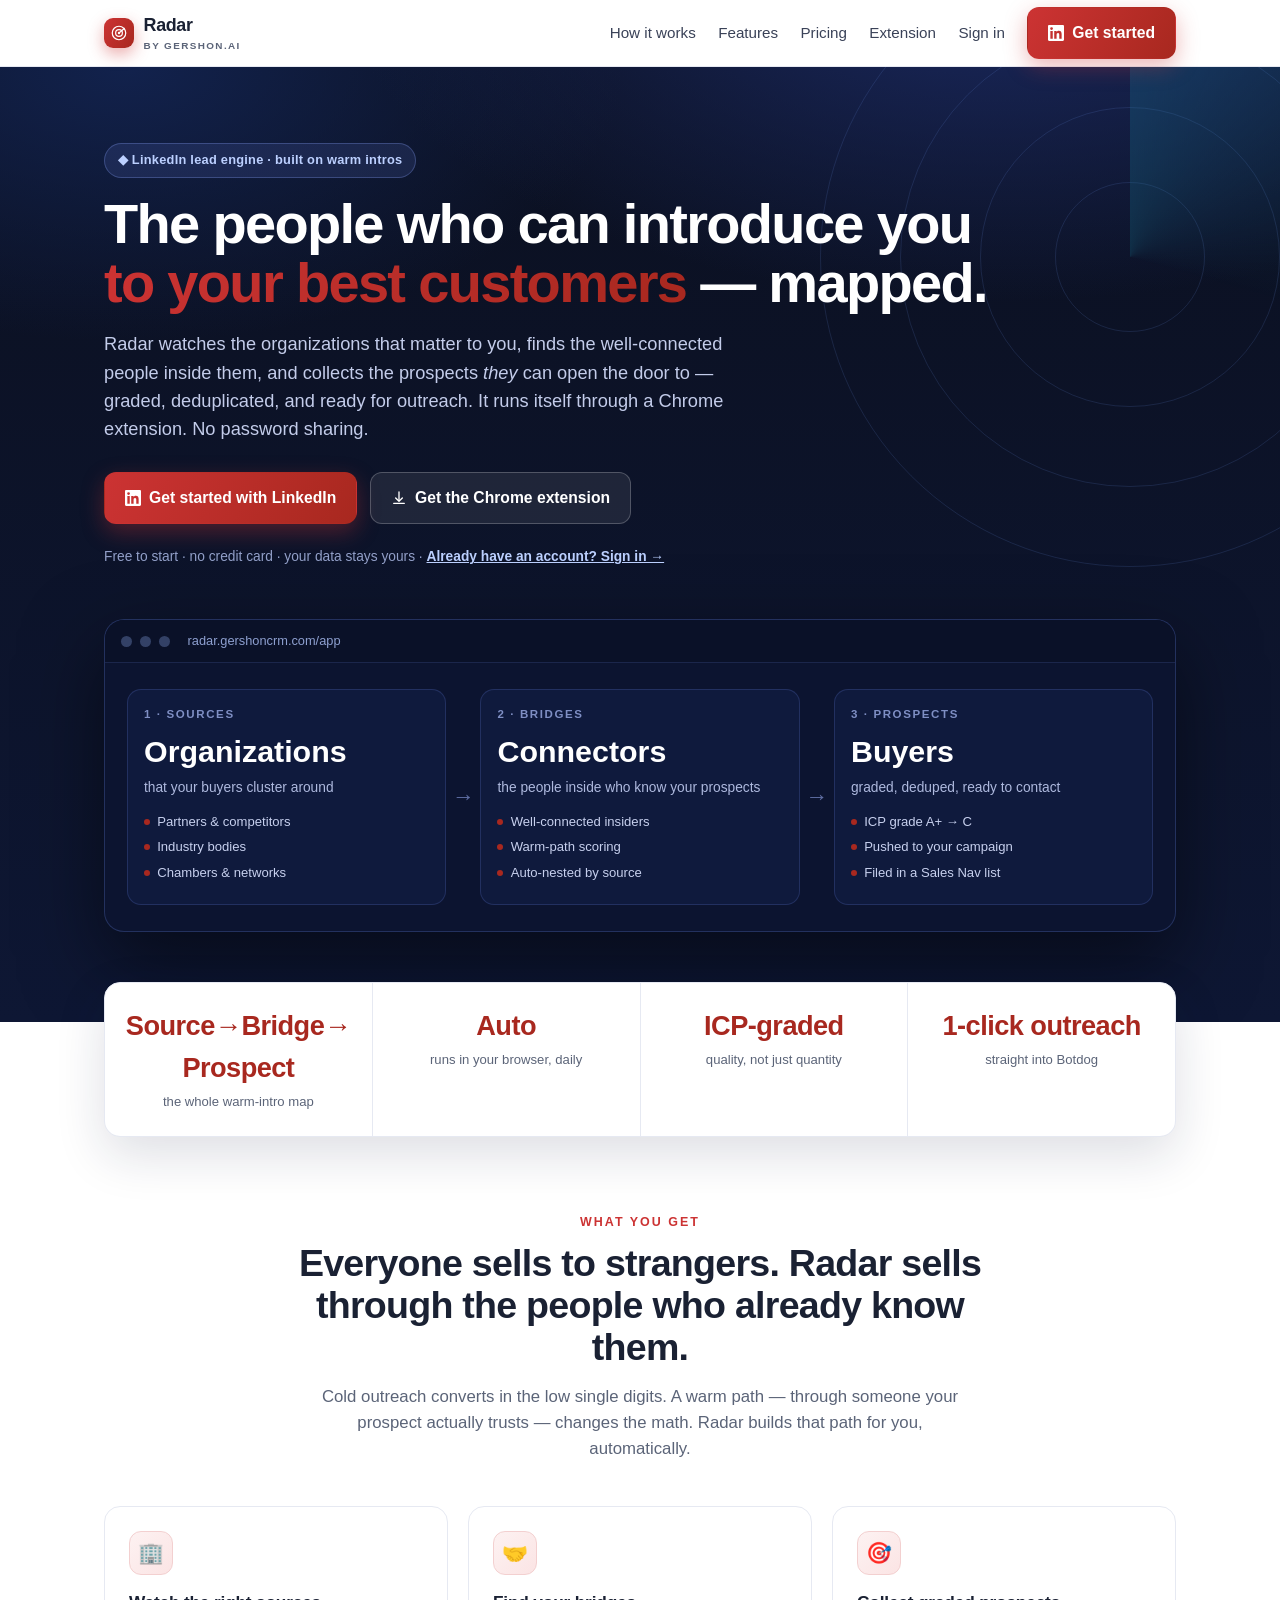
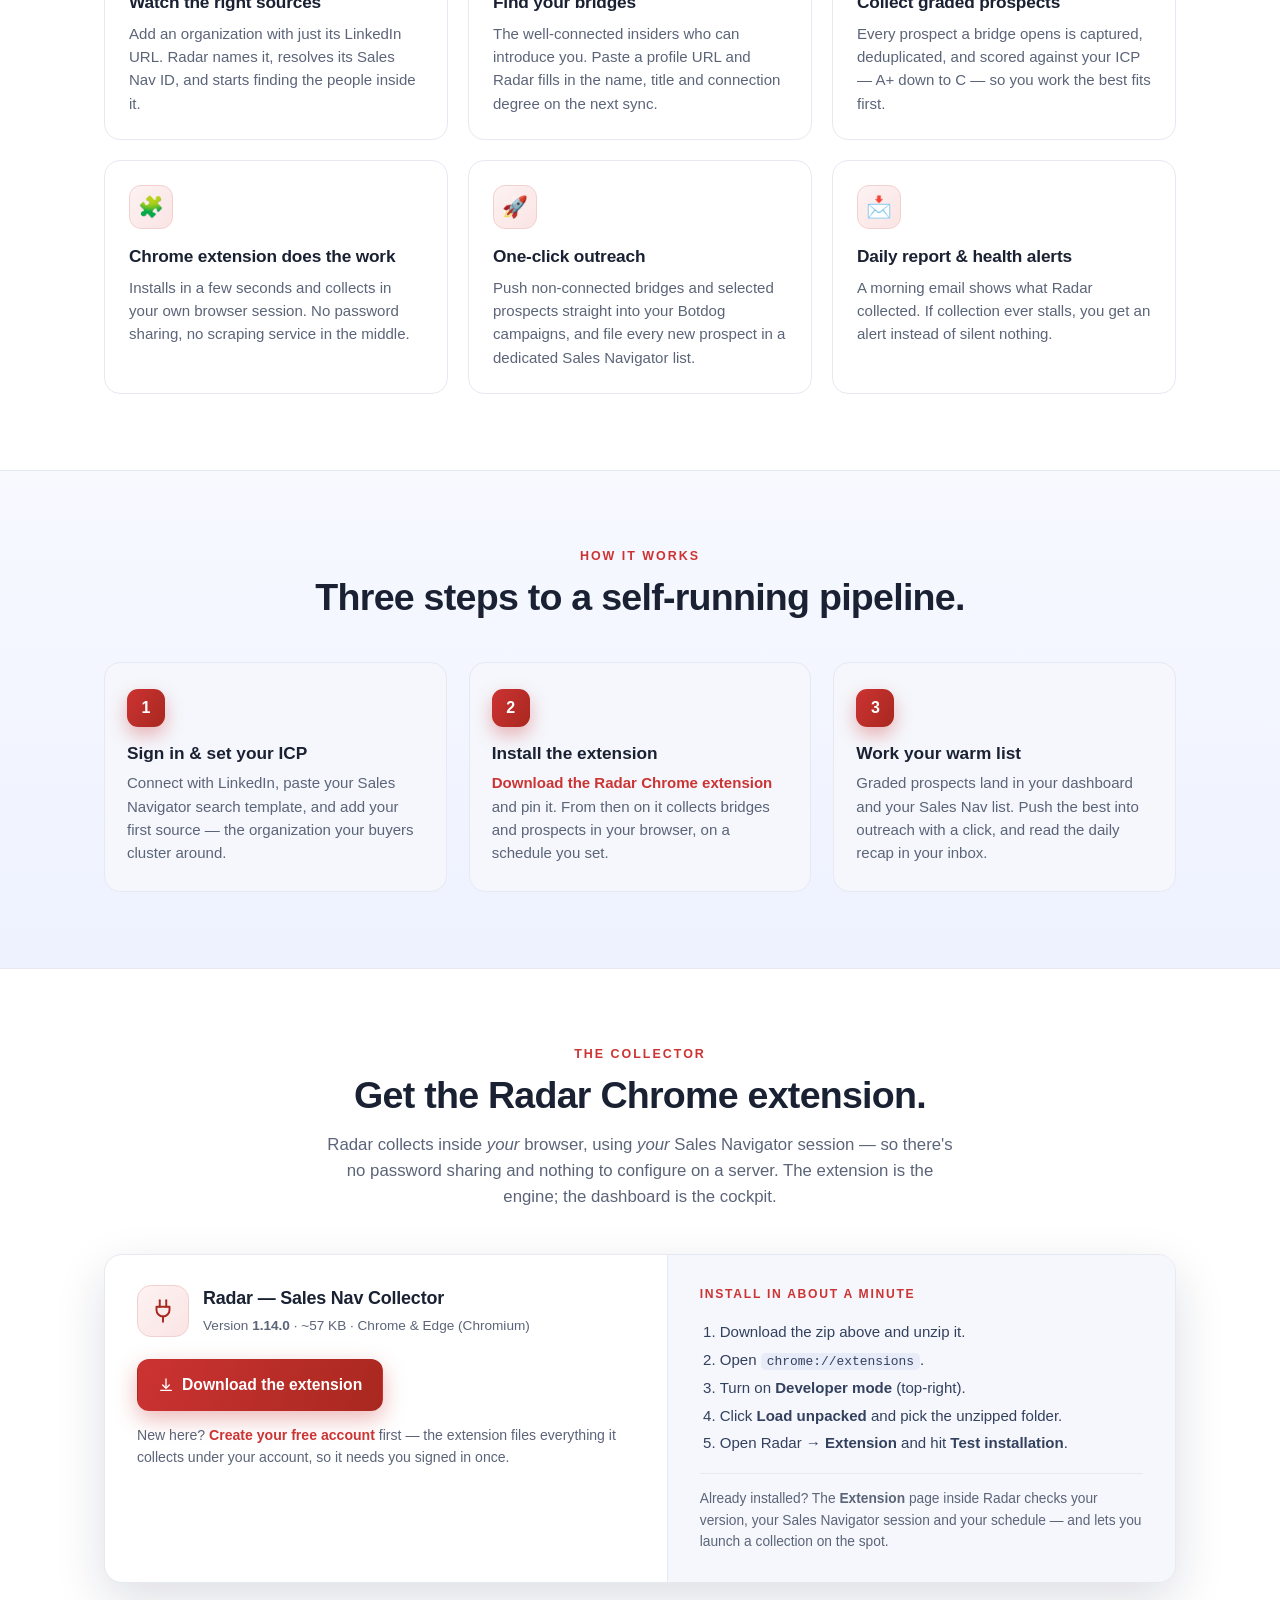
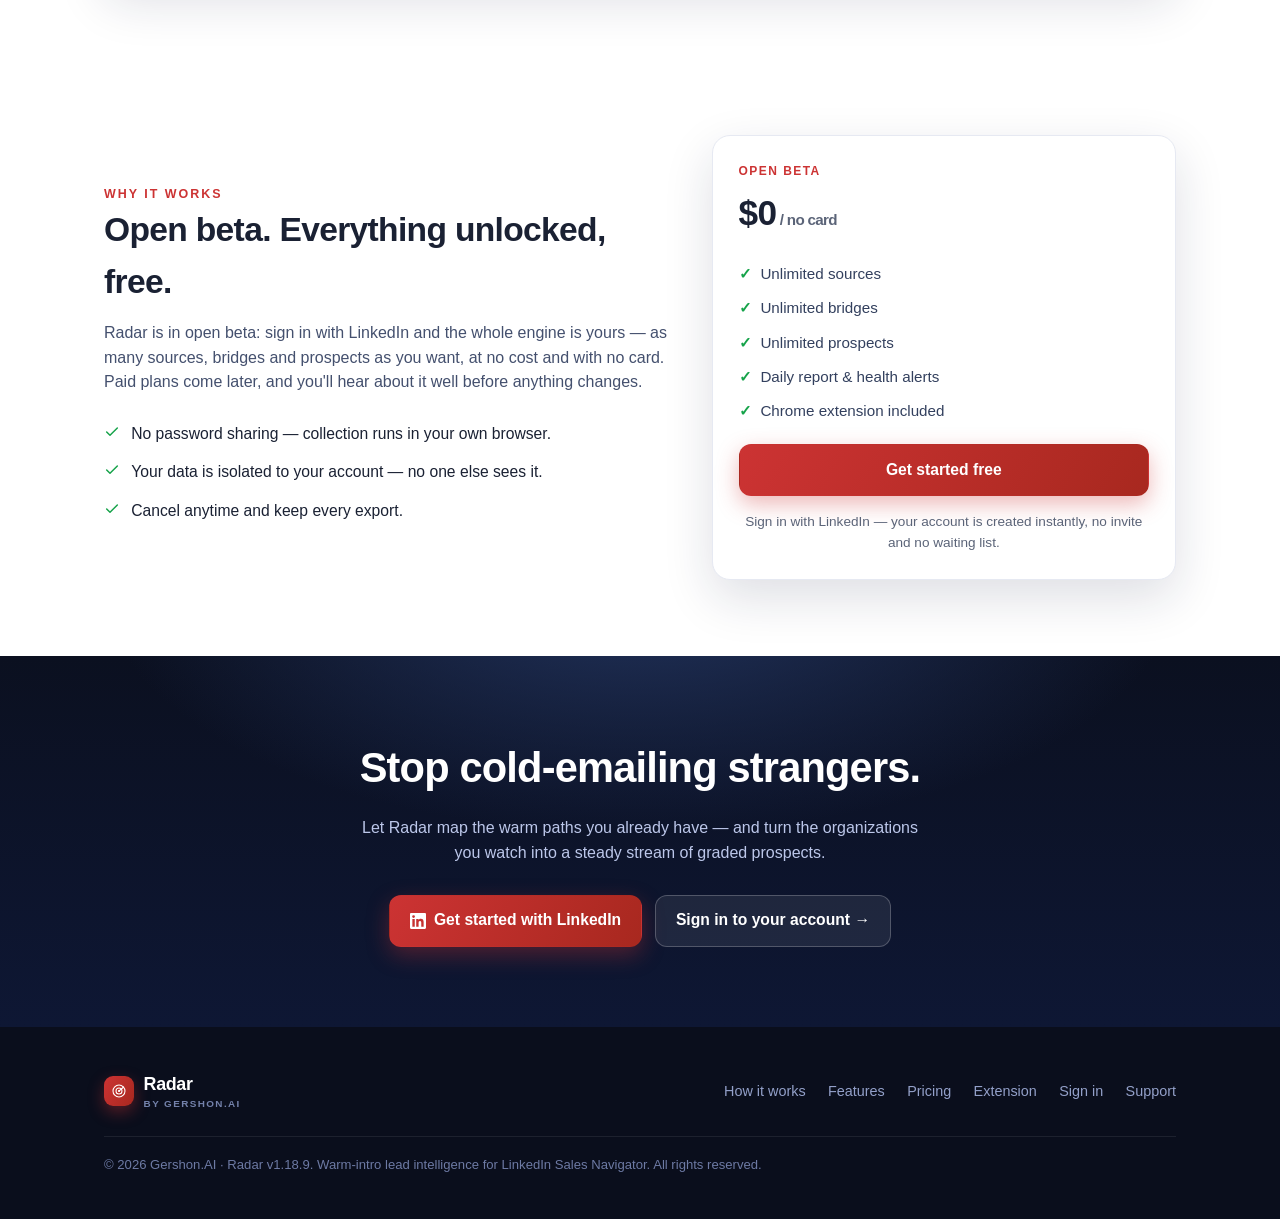
==== app/index.html @ 5b4403de "v1.18.9: single APP_VERSION source; fix /api/health database check (app/index.html footer) Co-Author" ====
<!DOCTYPE html>
<html lang="en">
<head>
<meta charset="UTF-8" />
<meta name="viewport" content="width=device-width, initial-scale=1.0" />
<title>Radar — Warm intros to your ideal customers</title>
<meta name="description" content="Radar maps the people who can introduce you to your ideal customers. Watch the right organizations, find the bridges inside them, and collect graded prospects — automatically, through a Chrome extension." />
<meta property="og:title" content="Radar — Warm intros to your ideal customers" />
<meta property="og:description" content="Source → Bridge → Prospect. Radar turns the organizations you watch into a steady stream of graded, ready-to-contact prospects." />
<meta property="og:type" content="website" />
<meta property="og:url" content="https://radar.gershoncrm.com" />
<link rel="icon" href="/favicon.svg" type="image/svg+xml" />
<style>
  :root{
    --bg:#0b1020; --bg2:#0e1530; --ink:#0b1020; --paper:#ffffff;
    --muted:#5b6478; --line:#e6e9f2; --soft:#f5f7fc;
    --brand:#CC3333; --brand2:#a8281f; --brand-ink:#a8281f;
    --grad:linear-gradient(120deg,#CC3333 0%,#a8281f 100%);
    --ok:#16a34a; --shadow:0 18px 50px rgba(18,28,64,.14);
    --radius:16px;
  }
  *{box-sizing:border-box}
  html{scroll-behavior:smooth}
  body{margin:0;font-family:-apple-system,BlinkMacSystemFont,"Segoe UI",Inter,Roboto,Helvetica,Arial,sans-serif;color:#1a2133;background:var(--paper);line-height:1.55;-webkit-font-smoothing:antialiased}
  a{color:inherit;text-decoration:none}
  .wrap{max-width:1120px;margin:0 auto;padding:0 24px}
  .btn{display:inline-flex;align-items:center;gap:.5rem;font-weight:600;font-size:.98rem;padding:.8rem 1.25rem;border-radius:12px;border:1px solid transparent;cursor:pointer;transition:.18s;white-space:nowrap}
  .btn-primary{background:var(--grad);color:#fff;box-shadow:0 8px 22px rgba(204,51,51,.35)}
  .btn-primary:hover{transform:translateY(-1px);box-shadow:0 12px 28px rgba(204,51,51,.45)}
  .btn-ghost{background:#fff;border-color:var(--line);color:#1a2133}
  .btn-ghost:hover{border-color:#c8cfe6;background:var(--soft)}
  .btn-lite{background:rgba(255,255,255,.08);border-color:rgba(255,255,255,.22);color:#fff}
  .btn-lite:hover{background:rgba(255,255,255,.16)}
  .li{width:16px;height:16px;flex:none}

  header{position:sticky;top:0;z-index:40;backdrop-filter:saturate(180%) blur(12px);background:rgba(255,255,255,.82);border-bottom:1px solid var(--line)}
  .nav{display:flex;align-items:center;justify-content:space-between;height:66px}
  .brand{display:flex;align-items:center;gap:.6rem;font-weight:800;font-size:1.12rem;letter-spacing:-.02em}
  .brand .dot{width:30px;height:30px;border-radius:9px;background:var(--grad);display:grid;place-items:center;box-shadow:0 6px 16px rgba(204,51,51,.4)}
  .brand small{display:block;font-weight:600;font-size:.62rem;letter-spacing:.14em;color:var(--muted);text-transform:uppercase;margin-top:-2px}
  .nav-links{display:flex;align-items:center;gap:1.4rem}
  .nav-links a.link{color:#3a4258;font-weight:500;font-size:.95rem}
  .nav-links a.link:hover{color:var(--brand-ink)}
  @media(max-width:720px){.nav-links a.link{display:none}}

  .hero{position:relative;overflow:hidden;background:radial-gradient(1200px 600px at 78% -10%,#1b2a63 0,transparent 55%),radial-gradient(900px 500px at 10% 0,#12224d 0,transparent 55%),linear-gradient(180deg,#0b1020,#0e1734);color:#eaf0ff}
  .hero .wrap{padding:76px 24px 90px;position:relative;z-index:2}
  .kicker{display:inline-flex;align-items:center;gap:.5rem;font-size:.8rem;font-weight:600;letter-spacing:.02em;color:#bcd0ff;background:rgba(120,150,255,.12);border:1px solid rgba(140,165,255,.28);padding:.4rem .8rem;border-radius:999px}
  .hero h1{font-size:clamp(2.1rem,5vw,3.5rem);line-height:1.05;letter-spacing:-.03em;margin:1.1rem 0 0;font-weight:800;color:#fff}
  .hero h1 .g{background:var(--grad);-webkit-background-clip:text;background-clip:text;color:transparent}
  .hero p.sub{font-size:1.14rem;color:#c3ccea;max-width:640px;margin:1.1rem 0 0}
  .cta-row{display:flex;flex-wrap:wrap;gap:.8rem;margin-top:1.8rem}
  .trust{margin-top:1.4rem;font-size:.86rem;color:#93a0c9}
  .rings{position:absolute;right:-160px;top:-120px;width:620px;height:620px;opacity:.5;z-index:1;pointer-events:none}
  .rings span{position:absolute;inset:0;margin:auto;border:1px solid rgba(120,160,255,.28);border-radius:50%}
  .rings span:nth-child(1){width:620px;height:620px}
  .rings span:nth-child(2){width:460px;height:460px}
  .rings span:nth-child(3){width:300px;height:300px}
  .rings span:nth-child(4){width:150px;height:150px}
  .sweep{position:absolute;inset:0;margin:auto;width:620px;height:620px;border-radius:50%;background:conic-gradient(from 0deg,rgba(34,211,238,.28),transparent 30%);animation:spin 6s linear infinite}
  @keyframes spin{to{transform:rotate(360deg)}}

  .mock{margin-top:3.2rem;position:relative;z-index:2;background:#0c1430;border:1px solid rgba(120,150,255,.22);border-radius:20px;box-shadow:0 30px 80px rgba(0,0,0,.5);overflow:hidden}
  .mock .bar{display:flex;align-items:center;gap:.5rem;padding:.7rem 1rem;border-bottom:1px solid rgba(120,150,255,.16);background:#0a1128}
  .mock .bar i{width:11px;height:11px;border-radius:50%;background:#334166;display:inline-block}
  .mock .bar .u{margin-left:.6rem;font-size:.8rem;color:#8ea0d0}
  .flow{display:grid;grid-template-columns:1fr auto 1fr auto 1fr;gap:0;align-items:stretch;padding:26px 22px}
  @media(max-width:760px){.flow{grid-template-columns:1fr;gap:14px}.flow .arrow{display:none}}
  .stage{background:#0f1a3d;border:1px solid rgba(120,150,255,.18);border-radius:14px;padding:16px 16px 18px}
  .stage h4{margin:0;font-size:.72rem;letter-spacing:.14em;text-transform:uppercase;color:#7f8fc4}
  .stage .big{font-size:1.9rem;font-weight:800;color:#fff;margin:.25rem 0 .1rem}
  .stage .lbl{font-size:.86rem;color:#aeb9de}
  .stage ul{margin:.7rem 0 0;padding:0;list-style:none;font-size:.82rem;color:#c7d0ee}
  .stage ul li{display:flex;align-items:center;gap:.45rem;padding:.16rem 0}
  .stage ul li::before{content:"";width:6px;height:6px;border-radius:50%;background:var(--brand2)}
  .arrow{display:grid;place-items:center;color:#5f6ea3;font-size:1.4rem;padding:0 6px}

  .stats{display:grid;grid-template-columns:repeat(4,1fr);gap:1px;background:var(--line);border:1px solid var(--line);border-radius:16px;overflow:hidden;margin-top:-40px;position:relative;z-index:5;box-shadow:var(--shadow)}
  @media(max-width:720px){.stats{grid-template-columns:repeat(2,1fr)}}
  .stat{background:#fff;padding:22px 18px;text-align:center}
  .stat b{display:block;font-size:1.7rem;font-weight:800;letter-spacing:-.02em;color:var(--brand-ink)}
  .stat span{font-size:.82rem;color:var(--muted)}

  section.pad{padding:76px 0}
  .eyebrow{text-align:center;font-size:.78rem;font-weight:700;letter-spacing:.16em;text-transform:uppercase;color:var(--brand)}
  h2.sec{text-align:center;font-size:clamp(1.6rem,3.4vw,2.35rem);line-height:1.12;letter-spacing:-.02em;margin:.6rem auto 0;max-width:720px;font-weight:800}
  p.lead{text-align:center;color:var(--muted);max-width:640px;margin:1rem auto 0;font-size:1.05rem}

  .grid3{display:grid;grid-template-columns:repeat(3,1fr);gap:20px;margin-top:44px}
  @media(max-width:900px){.grid3{grid-template-columns:1fr 1fr}}
  @media(max-width:600px){.grid3{grid-template-columns:1fr}}
  .card{background:#fff;border:1px solid var(--line);border-radius:var(--radius);padding:24px;transition:.18s}
  .card:hover{border-color:#c9d2ee;box-shadow:var(--shadow);transform:translateY(-2px)}
  .card .ic{width:44px;height:44px;border-radius:12px;display:grid;place-items:center;font-size:1.3rem;background:linear-gradient(135deg,#fdf2f2,#fbe4e4);border:1px solid #f3d0d0}
  .card h3{margin:.9rem 0 .35rem;font-size:1.08rem;letter-spacing:-.01em}
  .card p{margin:0;color:var(--muted);font-size:.94rem}

  .steps{display:grid;grid-template-columns:repeat(3,1fr);gap:22px;margin-top:44px}
  @media(max-width:820px){.steps{grid-template-columns:1fr}}
  .step{position:relative;padding:26px 22px;background:var(--soft);border:1px solid var(--line);border-radius:var(--radius)}
  .step .n{width:38px;height:38px;border-radius:11px;background:var(--grad);color:#fff;font-weight:800;display:grid;place-items:center;box-shadow:0 8px 18px rgba(204,51,51,.35)}
  .step h3{margin:.8rem 0 .3rem;font-size:1.08rem}
  .step p{margin:0;color:var(--muted);font-size:.94rem}

  .extbox{display:grid;grid-template-columns:1.05fr .95fr;gap:0;margin-top:44px;background:#fff;border:1px solid var(--line);border-radius:18px;box-shadow:var(--shadow);overflow:hidden}
  @media(max-width:820px){.extbox{grid-template-columns:1fr}}
  .extbox-main{padding:30px 32px}
  .extbox-head{display:flex;align-items:center;gap:14px}
  .extbox-ic{width:52px;height:52px;flex:none;border-radius:14px;display:grid;place-items:center;color:var(--brand-ink);background:linear-gradient(135deg,#fdf2f2,#fbe4e4);border:1px solid #f3d0d0}
  .extbox-head h3{margin:0;font-size:1.12rem;letter-spacing:-.01em}
  .extbox-meta{font-size:.85rem;color:var(--muted);margin-top:2px}
  .extbox-dl{margin-top:22px}
  .extbox-note{margin:.9rem 0 0;font-size:.88rem;color:var(--muted)}
  .extbox-note a{color:var(--brand);font-weight:600}
  .extbox-steps{padding:30px 32px;background:var(--soft);border-left:1px solid var(--line)}
  @media(max-width:820px){.extbox-steps{border-left:none;border-top:1px solid var(--line)}}
  .extbox-steptitle{font-size:.76rem;font-weight:700;letter-spacing:.14em;text-transform:uppercase;color:var(--brand)}
  .extbox-steps ol{margin:.9rem 0 0;padding-left:20px;color:#33405e;font-size:.94rem;line-height:1.85}
  .extbox-steps code{background:#e8ecf9;border-radius:5px;padding:1px 6px;font-size:.86em}
  .extbox-foot{margin-top:16px;padding-top:14px;border-top:1px solid var(--line);font-size:.86rem;color:var(--muted)}
  .band{background:linear-gradient(180deg,#f7f9ff,#eef2ff);border-top:1px solid var(--line);border-bottom:1px solid var(--line)}
  .why{display:grid;grid-template-columns:1.1fr .9fr;gap:40px;align-items:center}
  @media(max-width:820px){.why{grid-template-columns:1fr}}
  .why h2{font-size:clamp(1.5rem,3vw,2.1rem);letter-spacing:-.02em;margin:0 0 .8rem;font-weight:800}
  .why p{color:#44506e;margin:.6rem 0}
  .checklist{list-style:none;margin:1.2rem 0 0;padding:0}
  .checklist li{display:flex;gap:.7rem;align-items:flex-start;padding:.45rem 0;font-size:.98rem}
  .checklist li svg{flex:none;margin-top:2px}
  .pricecard{background:#fff;border:1px solid var(--line);border-radius:18px;box-shadow:var(--shadow);padding:26px}
  .pricecard .tag{font-size:.75rem;font-weight:700;letter-spacing:.12em;text-transform:uppercase;color:var(--brand)}
  .pricecard .amt{font-size:2.2rem;font-weight:800;letter-spacing:-.02em;margin:.3rem 0}
  .pricecard .amt small{font-size:.95rem;font-weight:600;color:var(--muted)}
  .pricecard ul{list-style:none;margin:1rem 0;padding:0}
  .pricecard ul li{display:flex;gap:.55rem;align-items:center;padding:.34rem 0;font-size:.95rem;color:#33405e}
  .pricecard ul li::before{content:"✓";color:var(--ok);font-weight:800}

  .final{background:radial-gradient(900px 420px at 50% -20%,#22345f 0,transparent 60%),linear-gradient(180deg,#0b1020,#0e1734);color:#fff;text-align:center}
  .final .wrap{padding:80px 24px}
  .final h2{font-size:clamp(1.7rem,3.6vw,2.6rem);letter-spacing:-.02em;margin:0;font-weight:800}
  .final p{color:#bcc7ea;max-width:560px;margin:1rem auto 0}
  .final .cta-row{justify-content:center}

  footer{background:#0a0e1c;color:#93a0c9;font-size:.9rem}
  footer .wrap{padding:44px 24px;display:flex;flex-wrap:wrap;gap:24px;justify-content:space-between;align-items:center}
  footer .brand{color:#fff}
  footer .brand small{color:#7482ab}
  footer a.link:hover{color:#fff}
  .foot-links{display:flex;gap:1.4rem;flex-wrap:wrap}
  .copy{width:100%;border-top:1px solid rgba(255,255,255,.08);padding-top:18px;color:#6d7aa4;font-size:.82rem}
</style>
</head>
<body>

<header>
  <div class="wrap nav">
    <a class="brand" href="/">
      <span class="dot">
        <svg width="18" height="18" viewBox="0 0 24 24" fill="none"><circle cx="12" cy="12" r="9" stroke="#fff" stroke-width="1.6"/><circle cx="12" cy="12" r="4.5" stroke="#fff" stroke-width="1.6"/><circle cx="12" cy="12" r="1.6" fill="#fff"/><path d="M12 12L19 6" stroke="#fff" stroke-width="1.6" stroke-linecap="round"/></svg>
      </span>
      <span>Radar<small>by Gershon.AI</small></span>
    </a>
    <nav class="nav-links">
      <a class="link" href="#how">How it works</a>
      <a class="link" href="#features">Features</a>
      <a class="link" href="#pricing">Pricing</a>
      <a class="link" href="#extension">Extension</a>
      <a class="link" href="/api/auth/linkedin/login">Sign in</a>
      <a class="btn btn-primary" href="/api/auth/linkedin/login">
        <svg class="li" viewBox="0 0 24 24" fill="currentColor"><path d="M20.45 20.45h-3.56v-5.57c0-1.33-.02-3.04-1.85-3.04-1.85 0-2.14 1.45-2.14 2.94v5.67H9.34V9h3.42v1.56h.05c.48-.9 1.64-1.85 3.37-1.85 3.6 0 4.27 2.37 4.27 5.46v6.28zM5.34 7.43a2.07 2.07 0 1 1 0-4.14 2.07 2.07 0 0 1 0 4.14zM7.12 20.45H3.55V9h3.57v11.45zM22.22 0H1.77C.79 0 0 .77 0 1.72v20.56C0 23.23.79 24 1.77 24h20.45c.98 0 1.78-.77 1.78-1.72V1.72C24 .77 23.2 0 22.22 0z"/></svg>
        Get started
      </a>
    </nav>
  </div>
</header>

<section class="hero">
  <div class="rings"><span></span><span></span><span></span><span></span><div class="sweep"></div></div>
  <div class="wrap">
    <span class="kicker">◆ LinkedIn lead engine · built on warm intros</span>
    <h1>The people who can introduce you<br/><span class="g">to your best customers</span> — mapped.</h1>
    <p class="sub">Radar watches the organizations that matter to you, finds the well-connected people inside them, and collects the prospects <em>they</em> can open the door to — graded, deduplicated, and ready for outreach. It runs itself through a Chrome extension. No password sharing.</p>
    <div class="cta-row">
      <a class="btn btn-primary" href="/api/auth/linkedin/login">
        <svg class="li" viewBox="0 0 24 24" fill="currentColor"><path d="M20.45 20.45h-3.56v-5.57c0-1.33-.02-3.04-1.85-3.04-1.85 0-2.14 1.45-2.14 2.94v5.67H9.34V9h3.42v1.56h.05c.48-.9 1.64-1.85 3.37-1.85 3.6 0 4.27 2.37 4.27 5.46v6.28zM5.34 7.43a2.07 2.07 0 1 1 0-4.14 2.07 2.07 0 0 1 0 4.14zM7.12 20.45H3.55V9h3.57v11.45zM22.22 0H1.77C.79 0 0 .77 0 1.72v20.56C0 23.23.79 24 1.77 24h20.45c.98 0 1.78-.77 1.78-1.72V1.72C24 .77 23.2 0 22.22 0z"/></svg>
        Get started with LinkedIn
      </a>
      <a class="btn btn-lite" href="#extension" data-ext-anchor>
        <svg class="li" viewBox="0 0 24 24" fill="none" stroke="currentColor" stroke-width="2" stroke-linecap="round" stroke-linejoin="round"><path d="M12 3v12"/><path d="M7 12l5 5 5-5"/><path d="M4 20h16"/></svg>
        Get the Chrome extension
      </a>
    </div>
    <div class="trust">Free to start · no credit card · your data stays yours · <a href="/api/auth/linkedin/login" style="color:#bcd0ff;font-weight:600;text-decoration:underline">Already have an account? Sign in →</a></div>

    <div class="mock">
      <div class="bar"><i></i><i></i><i></i><span class="u">radar.gershoncrm.com/app</span></div>
      <div class="flow">
        <div class="stage">
          <h4>1 · Sources</h4>
          <div class="big">Organizations</div>
          <div class="lbl">that your buyers cluster around</div>
          <ul><li>Partners &amp; competitors</li><li>Industry bodies</li><li>Chambers &amp; networks</li></ul>
        </div>
        <div class="arrow">→</div>
        <div class="stage">
          <h4>2 · Bridges</h4>
          <div class="big">Connectors</div>
          <div class="lbl">the people inside who know your prospects</div>
          <ul><li>Well-connected insiders</li><li>Warm-path scoring</li><li>Auto-nested by source</li></ul>
        </div>
        <div class="arrow">→</div>
        <div class="stage">
          <h4>3 · Prospects</h4>
          <div class="big">Buyers</div>
          <div class="lbl">graded, deduped, ready to contact</div>
          <ul><li>ICP grade A+ → C</li><li>Pushed to your campaign</li><li>Filed in a Sales Nav list</li></ul>
        </div>
      </div>
    </div>
  </div>
</section>

<div class="wrap">
  <div class="stats">
    <div class="stat"><b>Source→<wbr>Bridge→<wbr>Prospect</b><span>the whole warm-intro map</span></div>
    <div class="stat"><b>Auto</b><span>runs in your browser, daily</span></div>
    <div class="stat"><b>ICP-graded</b><span>quality, not just quantity</span></div>
    <div class="stat"><b>1-click outreach</b><span>straight into Botdog</span></div>
  </div>
</div>

<section class="pad" id="features">
  <div class="wrap">
    <div class="eyebrow">What you get</div>
    <h2 class="sec">Everyone sells to strangers. Radar sells through the people who already know them.</h2>
    <p class="lead">Cold outreach converts in the low single digits. A warm path — through someone your prospect actually trusts — changes the math. Radar builds that path for you, automatically.</p>
    <div class="grid3">
      <div class="card"><div class="ic">🏢</div><h3>Watch the right sources</h3><p>Add an organization with just its LinkedIn URL. Radar names it, resolves its Sales Nav ID, and starts finding the people inside it.</p></div>
      <div class="card"><div class="ic">🤝</div><h3>Find your bridges</h3><p>The well-connected insiders who can introduce you. Paste a profile URL and Radar fills in the name, title and connection degree on the next sync.</p></div>
      <div class="card"><div class="ic">🎯</div><h3>Collect graded prospects</h3><p>Every prospect a bridge opens is captured, deduplicated, and scored against your ICP — A+ down to C — so you work the best fits first.</p></div>
      <div class="card"><div class="ic">🧩</div><h3>Chrome extension does the work</h3><p>Installs in a few seconds and collects in your own browser session. No password sharing, no scraping service in the middle.</p></div>
      <div class="card"><div class="ic">🚀</div><h3>One-click outreach</h3><p>Push non-connected bridges and selected prospects straight into your Botdog campaigns, and file every new prospect in a dedicated Sales Navigator list.</p></div>
      <div class="card"><div class="ic">📩</div><h3>Daily report &amp; health alerts</h3><p>A morning email shows what Radar collected. If collection ever stalls, you get an alert instead of silent nothing.</p></div>
    </div>
  </div>
</section>

<section class="pad band" id="how">
  <div class="wrap">
    <div class="eyebrow">How it works</div>
    <h2 class="sec">Three steps to a self-running pipeline.</h2>
    <div class="steps">
      <div class="step"><div class="n">1</div><h3>Sign in &amp; set your ICP</h3><p>Connect with LinkedIn, paste your Sales Navigator search template, and add your first source — the organization your buyers cluster around.</p></div>
      <div class="step"><div class="n">2</div><h3>Install the extension</h3><p><a href="#extension" style="color:var(--brand);font-weight:600">Download the Radar Chrome extension</a> and pin it. From then on it collects bridges and prospects in your browser, on a schedule you set.</p></div>
      <div class="step"><div class="n">3</div><h3>Work your warm list</h3><p>Graded prospects land in your dashboard and your Sales Nav list. Push the best into outreach with a click, and read the daily recap in your inbox.</p></div>
    </div>
  </div>
</section>

<section class="pad" id="extension">
  <div class="wrap">
    <div class="eyebrow">The collector</div>
    <h2 class="sec">Get the Radar Chrome extension.</h2>
    <p class="lead">Radar collects inside <em>your</em> browser, using <em>your</em> Sales Navigator session — so there's no password sharing and nothing to configure on a server. The extension is the engine; the dashboard is the cockpit.</p>

    <div class="extbox">
      <div class="extbox-main">
        <div class="extbox-head">
          <span class="extbox-ic">
            <svg width="26" height="26" viewBox="0 0 24 24" fill="none" stroke="currentColor" stroke-width="1.8" stroke-linecap="round" stroke-linejoin="round"><path d="M9 2v6"/><path d="M15 2v6"/><path d="M6 8h12v3a6 6 0 0 1-12 0z"/><path d="M12 17v5"/></svg>
          </span>
          <div>
            <h3>Radar — Sales Nav Collector</h3>
            <div class="extbox-meta">Version <b data-ext-ver>1.9.1</b> · ~57 KB · Chrome &amp; Edge (Chromium)</div>
          </div>
        </div>
        <a class="btn btn-primary extbox-dl" href="/radar-extension-v1.14.0.zip" data-ext-dl download>
          <svg class="li" viewBox="0 0 24 24" fill="none" stroke="currentColor" stroke-width="2" stroke-linecap="round" stroke-linejoin="round"><path d="M12 3v12"/><path d="M7 12l5 5 5-5"/><path d="M4 20h16"/></svg>
          Download the extension
        </a>
        <p class="extbox-note">New here? <a href="/api/auth/linkedin/login">Create your free account</a> first — the extension files everything it collects under your account, so it needs you signed in once.</p>
      </div>

      <div class="extbox-steps">
        <div class="extbox-steptitle">Install in about a minute</div>
        <ol>
          <li>Download the zip above and unzip it.</li>
          <li>Open <code>chrome://extensions</code>.</li>
          <li>Turn on <b>Developer mode</b> (top-right).</li>
          <li>Click <b>Load unpacked</b> and pick the unzipped folder.</li>
          <li>Open Radar → <b>Extension</b> and hit <b>Test installation</b>.</li>
        </ol>
        <div class="extbox-foot">Already installed? The <b>Extension</b> page inside Radar checks your version, your Sales Navigator session and your schedule — and lets you launch a collection on the spot.</div>
      </div>
    </div>
  </div>
</section>

<section class="pad" id="pricing">
  <div class="wrap why">
    <div>
      <div class="eyebrow" style="text-align:left">Why it works</div>
      <h2>Open beta. Everything unlocked, free.</h2>
      <p>Radar is in open beta: sign in with LinkedIn and the whole engine is yours — as many sources, bridges and prospects as you want, at no cost and with no card. Paid plans come later, and you'll hear about it well before anything changes.</p>
      <ul class="checklist">
        <li><svg class="li" width="18" height="18" viewBox="0 0 24 24" fill="none"><path d="M20 6L9 17l-5-5" stroke="#16a34a" stroke-width="2.2" stroke-linecap="round" stroke-linejoin="round"/></svg><span>No password sharing — collection runs in your own browser.</span></li>
        <li><svg class="li" width="18" height="18" viewBox="0 0 24 24" fill="none"><path d="M20 6L9 17l-5-5" stroke="#16a34a" stroke-width="2.2" stroke-linecap="round" stroke-linejoin="round"/></svg><span>Your data is isolated to your account — no one else sees it.</span></li>
        <li><svg class="li" width="18" height="18" viewBox="0 0 24 24" fill="none"><path d="M20 6L9 17l-5-5" stroke="#16a34a" stroke-width="2.2" stroke-linecap="round" stroke-linejoin="round"/></svg><span>Cancel anytime and keep every export.</span></li>
      </ul>
    </div>
    <div class="pricecard">
      <div class="tag">Open beta</div>
      <div class="amt">$0<small> / no card</small></div>
      <ul>
        <li>Unlimited sources</li>
        <li>Unlimited bridges</li>
        <li>Unlimited prospects</li>
        <li>Daily report &amp; health alerts</li>
        <li>Chrome extension included</li>
      </ul>
      <a class="btn btn-primary" style="width:100%;justify-content:center" href="/api/auth/linkedin/login">Get started free</a>
      <p style="text-align:center;color:var(--muted);font-size:.85rem;margin:.9rem 0 0">Sign in with LinkedIn — your account is created instantly, no invite and no waiting list.</p>
    </div>
  </div>
</section>

<section class="final">
  <div class="wrap">
    <h2>Stop cold-emailing strangers.</h2>
    <p>Let Radar map the warm paths you already have — and turn the organizations you watch into a steady stream of graded prospects.</p>
    <div class="cta-row">
      <a class="btn btn-primary" href="/api/auth/linkedin/login">
        <svg class="li" viewBox="0 0 24 24" fill="currentColor"><path d="M20.45 20.45h-3.56v-5.57c0-1.33-.02-3.04-1.85-3.04-1.85 0-2.14 1.45-2.14 2.94v5.67H9.34V9h3.42v1.56h.05c.48-.9 1.64-1.85 3.37-1.85 3.6 0 4.27 2.37 4.27 5.46v6.28zM5.34 7.43a2.07 2.07 0 1 1 0-4.14 2.07 2.07 0 0 1 0 4.14zM7.12 20.45H3.55V9h3.57v11.45zM22.22 0H1.77C.79 0 0 .77 0 1.72v20.56C0 23.23.79 24 1.77 24h20.45c.98 0 1.78-.77 1.78-1.72V1.72C24 .77 23.2 0 22.22 0z"/></svg>
        Get started with LinkedIn
      </a>
      <a class="btn btn-lite" href="/api/auth/linkedin/login">Sign in to your account →</a>
    </div>
  </div>
</section>

<footer>
  <div class="wrap">
    <a class="brand" href="/">
      <span class="dot"><svg width="16" height="16" viewBox="0 0 24 24" fill="none"><circle cx="12" cy="12" r="9" stroke="#fff" stroke-width="1.6"/><circle cx="12" cy="12" r="4.5" stroke="#fff" stroke-width="1.6"/><circle cx="12" cy="12" r="1.6" fill="#fff"/><path d="M12 12L19 6" stroke="#fff" stroke-width="1.6" stroke-linecap="round"/></svg></span>
      <span>Radar<small>by Gershon.AI</small></span>
    </a>
    <div class="foot-links">
      <a class="link" href="#how">How it works</a>
      <a class="link" href="#features">Features</a>
      <a class="link" href="#pricing">Pricing</a>
      <a class="link" href="#extension">Extension</a>
      <a class="link" href="/api/auth/linkedin/login">Sign in</a>
      <a class="link" href="mailto:support@gershonconsulting.com">Support</a>
    </div>
    <div class="copy">© 2026 Gershon.AI · Radar <span id="siteVer">v1.18.9</span>. Warm-intro lead intelligence for LinkedIn Sales Navigator. All rights reserved.</div>
  </div>
</footer>

<script>
// One place to bump the packaged extension: LATEST_EXT_VERSION. Every download link
// ([data-ext-dl]) and version label ([data-ext-ver]) on this page is filled from it.
(function(){
  var LATEST_EXT_VERSION = '1.14.0';
  var url = '/radar-extension-v' + LATEST_EXT_VERSION + '.zip';
  document.querySelectorAll('[data-ext-dl]').forEach(function(a){ a.setAttribute('href', url); });
  document.querySelectorAll('[data-ext-ver]').forEach(function(el){ el.textContent = LATEST_EXT_VERSION; });
})();
</script>
</body>
</html>
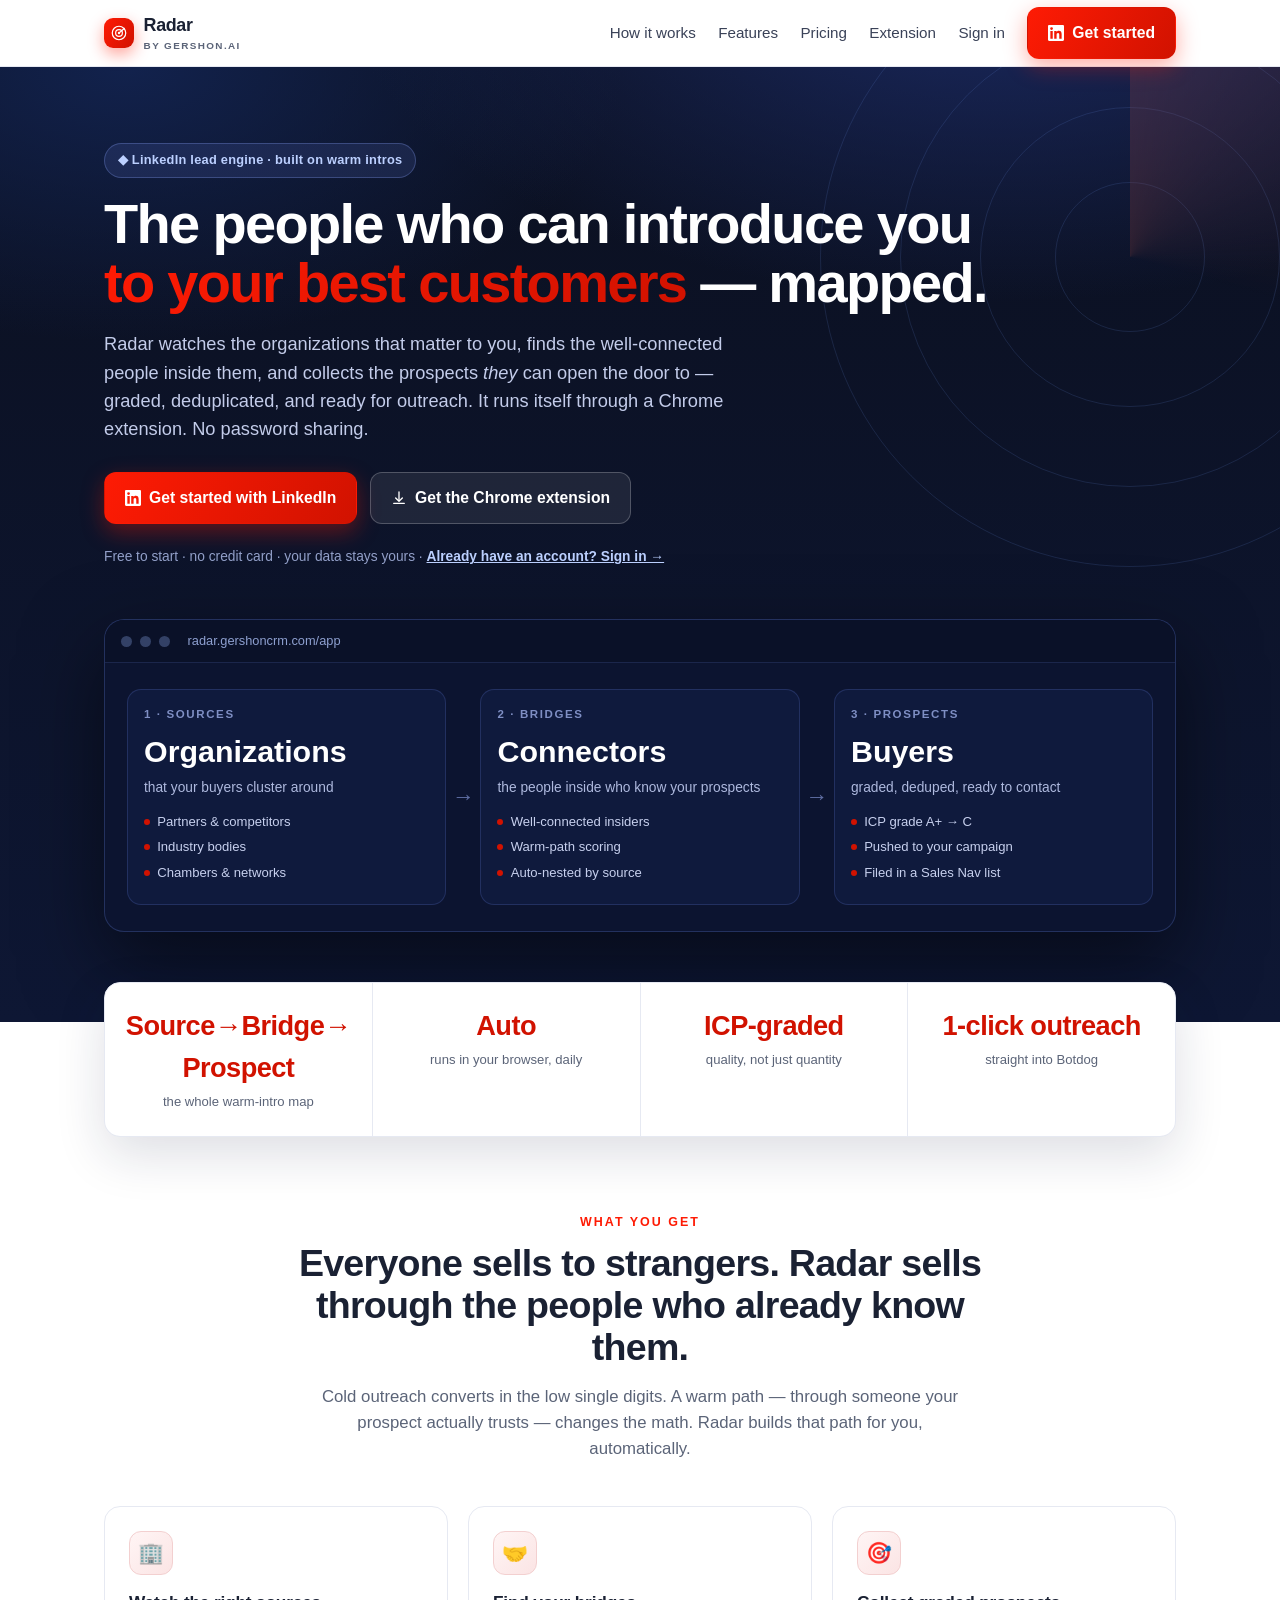
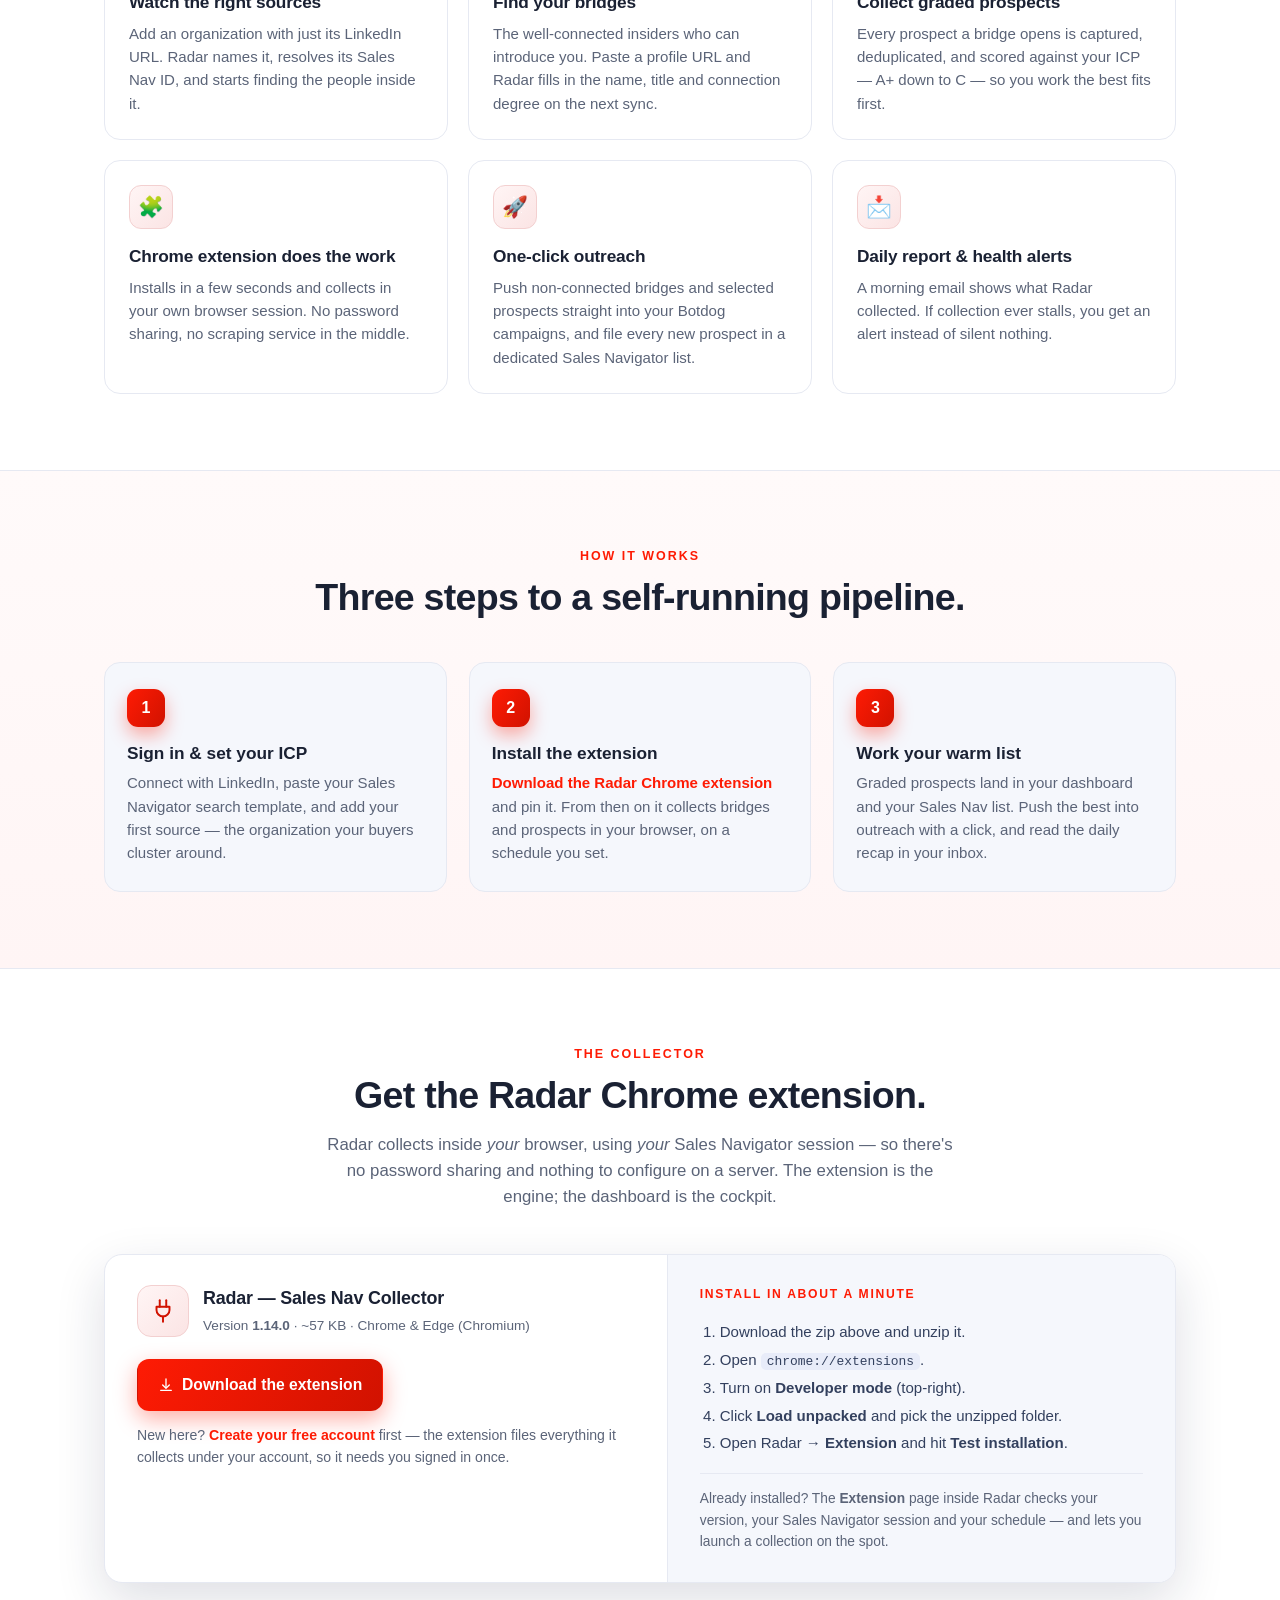
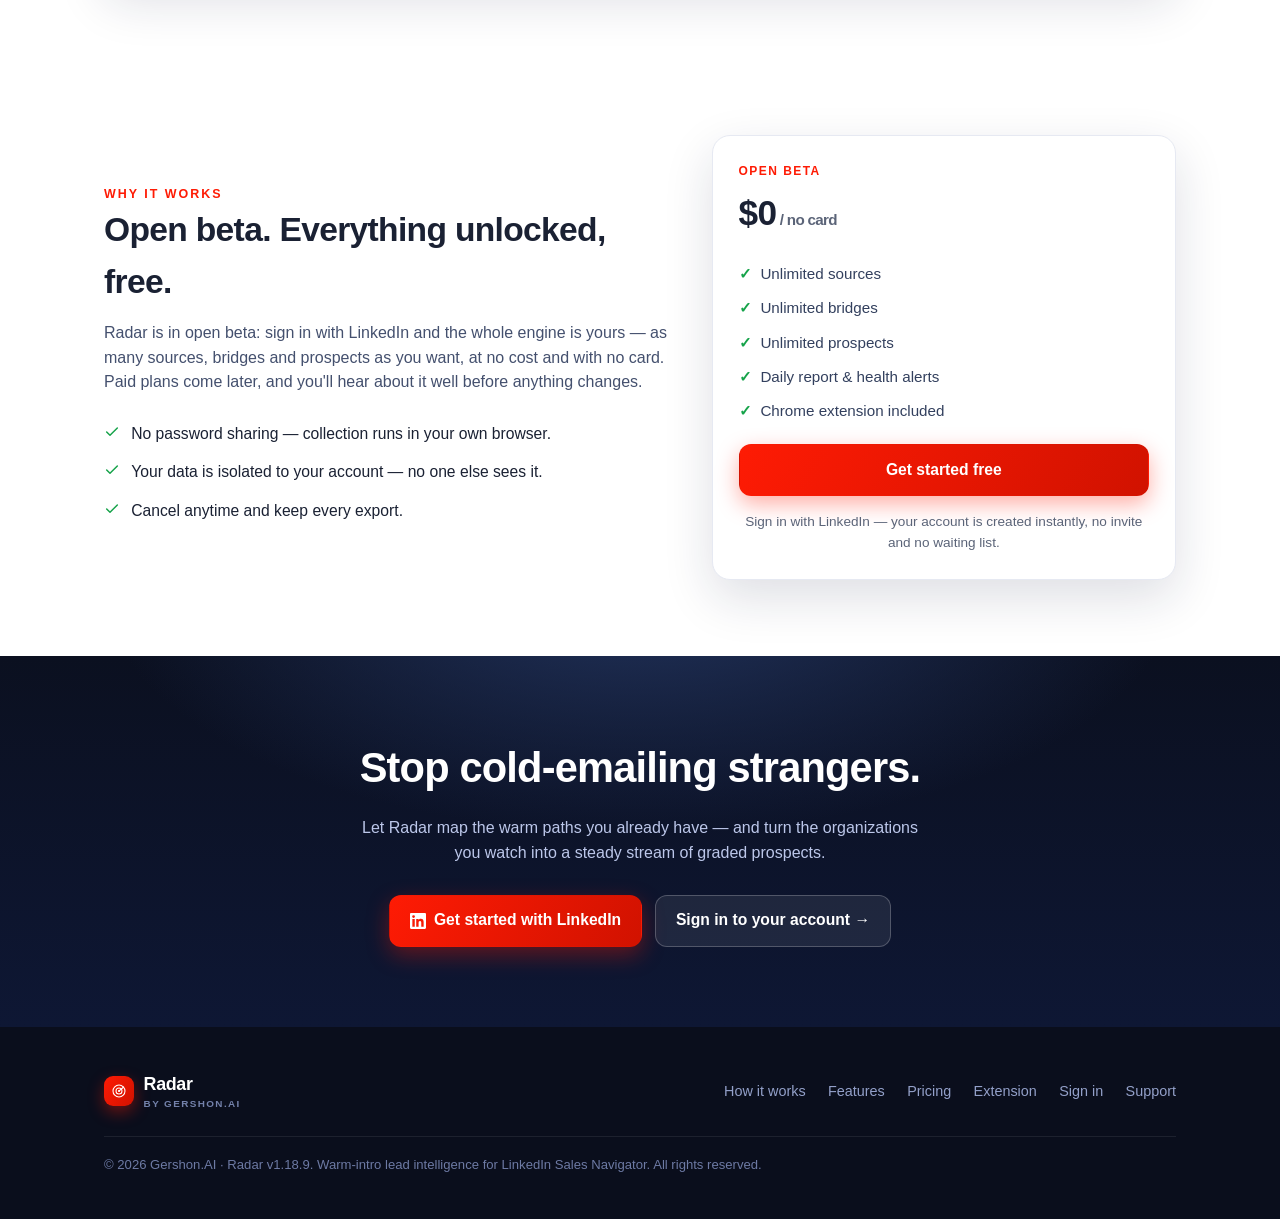
==== commit 103a26b6: "Brand red leftovers: landing indigo/blue gradient + tints -> #FE1B04 / #d11200 / #fff5f5 (nightly 20" ====
--- a/app/index.html
+++ b/app/index.html
@@ -14,8 +14,8 @@
   :root{
     --bg:#0b1020; --bg2:#0e1530; --ink:#0b1020; --paper:#ffffff;
     --muted:#5b6478; --line:#e6e9f2; --soft:#f5f7fc;
-    --brand:#CC3333; --brand2:#a8281f; --brand-ink:#a8281f;
-    --grad:linear-gradient(120deg,#CC3333 0%,#a8281f 100%);
+    --brand:#FE1B04; --brand2:#d11200; --brand-ink:#d11200;
+    --grad:linear-gradient(120deg,#FE1B04 0%,#d11200 100%);
     --ok:#16a34a; --shadow:0 18px 50px rgba(18,28,64,.14);
     --radius:16px;
   }
@@ -25,8 +25,8 @@
   a{color:inherit;text-decoration:none}
   .wrap{max-width:1120px;margin:0 auto;padding:0 24px}
   .btn{display:inline-flex;align-items:center;gap:.5rem;font-weight:600;font-size:.98rem;padding:.8rem 1.25rem;border-radius:12px;border:1px solid transparent;cursor:pointer;transition:.18s;white-space:nowrap}
-  .btn-primary{background:var(--grad);color:#fff;box-shadow:0 8px 22px rgba(204,51,51,.35)}
-  .btn-primary:hover{transform:translateY(-1px);box-shadow:0 12px 28px rgba(204,51,51,.45)}
+  .btn-primary{background:var(--grad);color:#fff;box-shadow:0 8px 22px rgba(254,27,4,.35)}
+  .btn-primary:hover{transform:translateY(-1px);box-shadow:0 12px 28px rgba(254,27,4,.45)}
   .btn-ghost{background:#fff;border-color:var(--line);color:#1a2133}
   .btn-ghost:hover{border-color:#c8cfe6;background:var(--soft)}
   .btn-lite{background:rgba(255,255,255,.08);border-color:rgba(255,255,255,.22);color:#fff}
@@ -36,7 +36,7 @@
   header{position:sticky;top:0;z-index:40;backdrop-filter:saturate(180%) blur(12px);background:rgba(255,255,255,.82);border-bottom:1px solid var(--line)}
   .nav{display:flex;align-items:center;justify-content:space-between;height:66px}
   .brand{display:flex;align-items:center;gap:.6rem;font-weight:800;font-size:1.12rem;letter-spacing:-.02em}
-  .brand .dot{width:30px;height:30px;border-radius:9px;background:var(--grad);display:grid;place-items:center;box-shadow:0 6px 16px rgba(204,51,51,.4)}
+  .brand .dot{width:30px;height:30px;border-radius:9px;background:var(--grad);display:grid;place-items:center;box-shadow:0 6px 16px rgba(254,27,4,.4)}
   .brand small{display:block;font-weight:600;font-size:.62rem;letter-spacing:.14em;color:var(--muted);text-transform:uppercase;margin-top:-2px}
   .nav-links{display:flex;align-items:center;gap:1.4rem}
   .nav-links a.link{color:#3a4258;font-weight:500;font-size:.95rem}
@@ -57,7 +57,7 @@
   .rings span:nth-child(2){width:460px;height:460px}
   .rings span:nth-child(3){width:300px;height:300px}
   .rings span:nth-child(4){width:150px;height:150px}
-  .sweep{position:absolute;inset:0;margin:auto;width:620px;height:620px;border-radius:50%;background:conic-gradient(from 0deg,rgba(34,211,238,.28),transparent 30%);animation:spin 6s linear infinite}
+  .sweep{position:absolute;inset:0;margin:auto;width:620px;height:620px;border-radius:50%;background:conic-gradient(from 0deg,rgba(255,106,77,.28),transparent 30%);animation:spin 6s linear infinite}
   @keyframes spin{to{transform:rotate(360deg)}}
 
   .mock{margin-top:3.2rem;position:relative;z-index:2;background:#0c1430;border:1px solid rgba(120,150,255,.22);border-radius:20px;box-shadow:0 30px 80px rgba(0,0,0,.5);overflow:hidden}
@@ -91,14 +91,14 @@
   @media(max-width:600px){.grid3{grid-template-columns:1fr}}
   .card{background:#fff;border:1px solid var(--line);border-radius:var(--radius);padding:24px;transition:.18s}
   .card:hover{border-color:#c9d2ee;box-shadow:var(--shadow);transform:translateY(-2px)}
-  .card .ic{width:44px;height:44px;border-radius:12px;display:grid;place-items:center;font-size:1.3rem;background:linear-gradient(135deg,#fdf2f2,#fbe4e4);border:1px solid #f3d0d0}
+  .card .ic{width:44px;height:44px;border-radius:12px;display:grid;place-items:center;font-size:1.3rem;background:linear-gradient(135deg,#fff5f5,#fbe4e4);border:1px solid #f3d0d0}
   .card h3{margin:.9rem 0 .35rem;font-size:1.08rem;letter-spacing:-.01em}
   .card p{margin:0;color:var(--muted);font-size:.94rem}
 
   .steps{display:grid;grid-template-columns:repeat(3,1fr);gap:22px;margin-top:44px}
   @media(max-width:820px){.steps{grid-template-columns:1fr}}
   .step{position:relative;padding:26px 22px;background:var(--soft);border:1px solid var(--line);border-radius:var(--radius)}
-  .step .n{width:38px;height:38px;border-radius:11px;background:var(--grad);color:#fff;font-weight:800;display:grid;place-items:center;box-shadow:0 8px 18px rgba(204,51,51,.35)}
+  .step .n{width:38px;height:38px;border-radius:11px;background:var(--grad);color:#fff;font-weight:800;display:grid;place-items:center;box-shadow:0 8px 18px rgba(254,27,4,.35)}
   .step h3{margin:.8rem 0 .3rem;font-size:1.08rem}
   .step p{margin:0;color:var(--muted);font-size:.94rem}
 
@@ -106,7 +106,7 @@
   @media(max-width:820px){.extbox{grid-template-columns:1fr}}
   .extbox-main{padding:30px 32px}
   .extbox-head{display:flex;align-items:center;gap:14px}
-  .extbox-ic{width:52px;height:52px;flex:none;border-radius:14px;display:grid;place-items:center;color:var(--brand-ink);background:linear-gradient(135deg,#fdf2f2,#fbe4e4);border:1px solid #f3d0d0}
+  .extbox-ic{width:52px;height:52px;flex:none;border-radius:14px;display:grid;place-items:center;color:var(--brand-ink);background:linear-gradient(135deg,#fff5f5,#fbe4e4);border:1px solid #f3d0d0}
   .extbox-head h3{margin:0;font-size:1.12rem;letter-spacing:-.01em}
   .extbox-meta{font-size:.85rem;color:var(--muted);margin-top:2px}
   .extbox-dl{margin-top:22px}
@@ -118,7 +118,7 @@
   .extbox-steps ol{margin:.9rem 0 0;padding-left:20px;color:#33405e;font-size:.94rem;line-height:1.85}
   .extbox-steps code{background:#e8ecf9;border-radius:5px;padding:1px 6px;font-size:.86em}
   .extbox-foot{margin-top:16px;padding-top:14px;border-top:1px solid var(--line);font-size:.86rem;color:var(--muted)}
-  .band{background:linear-gradient(180deg,#f7f9ff,#eef2ff);border-top:1px solid var(--line);border-bottom:1px solid var(--line)}
+  .band{background:linear-gradient(180deg,#fffafa,#fff5f5);border-top:1px solid var(--line);border-bottom:1px solid var(--line)}
   .why{display:grid;grid-template-columns:1.1fr .9fr;gap:40px;align-items:center}
   @media(max-width:820px){.why{grid-template-columns:1fr}}
   .why h2{font-size:clamp(1.5rem,3vw,2.1rem);letter-spacing:-.02em;margin:0 0 .8rem;font-weight:800}
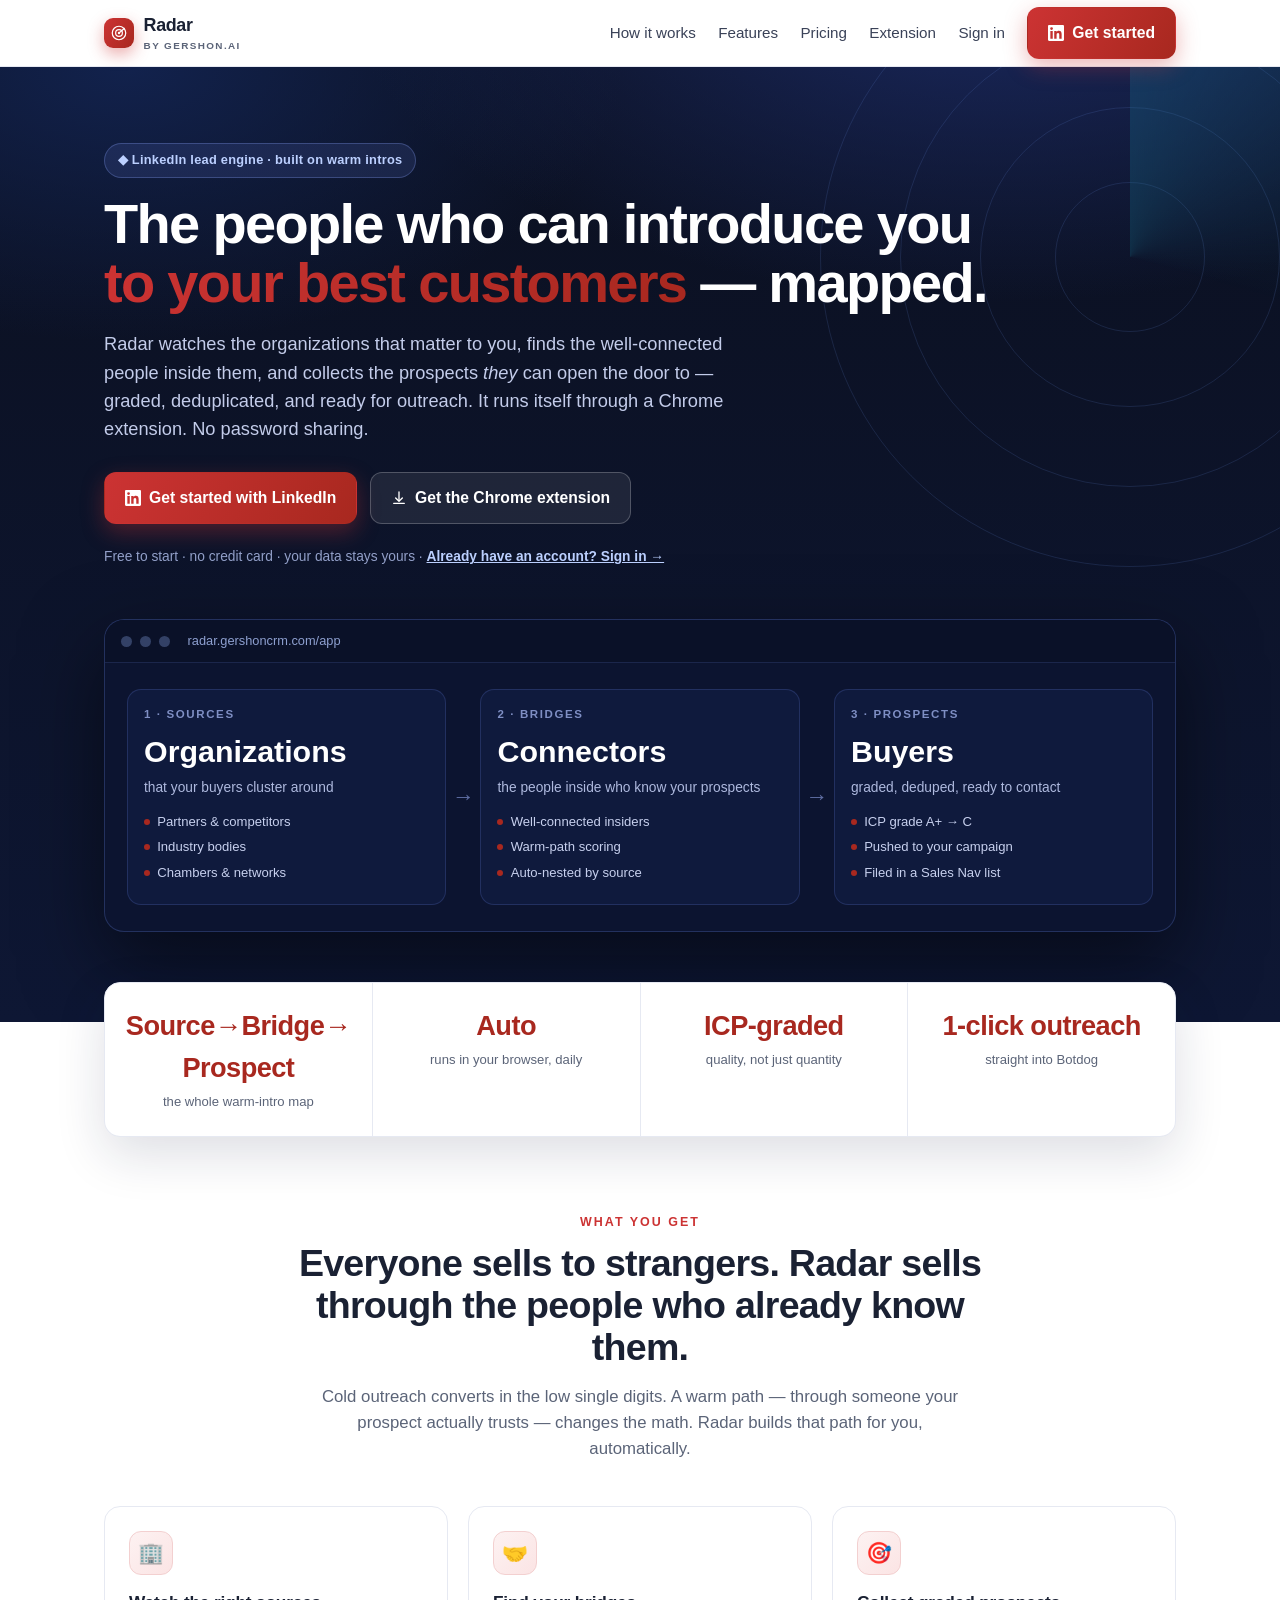
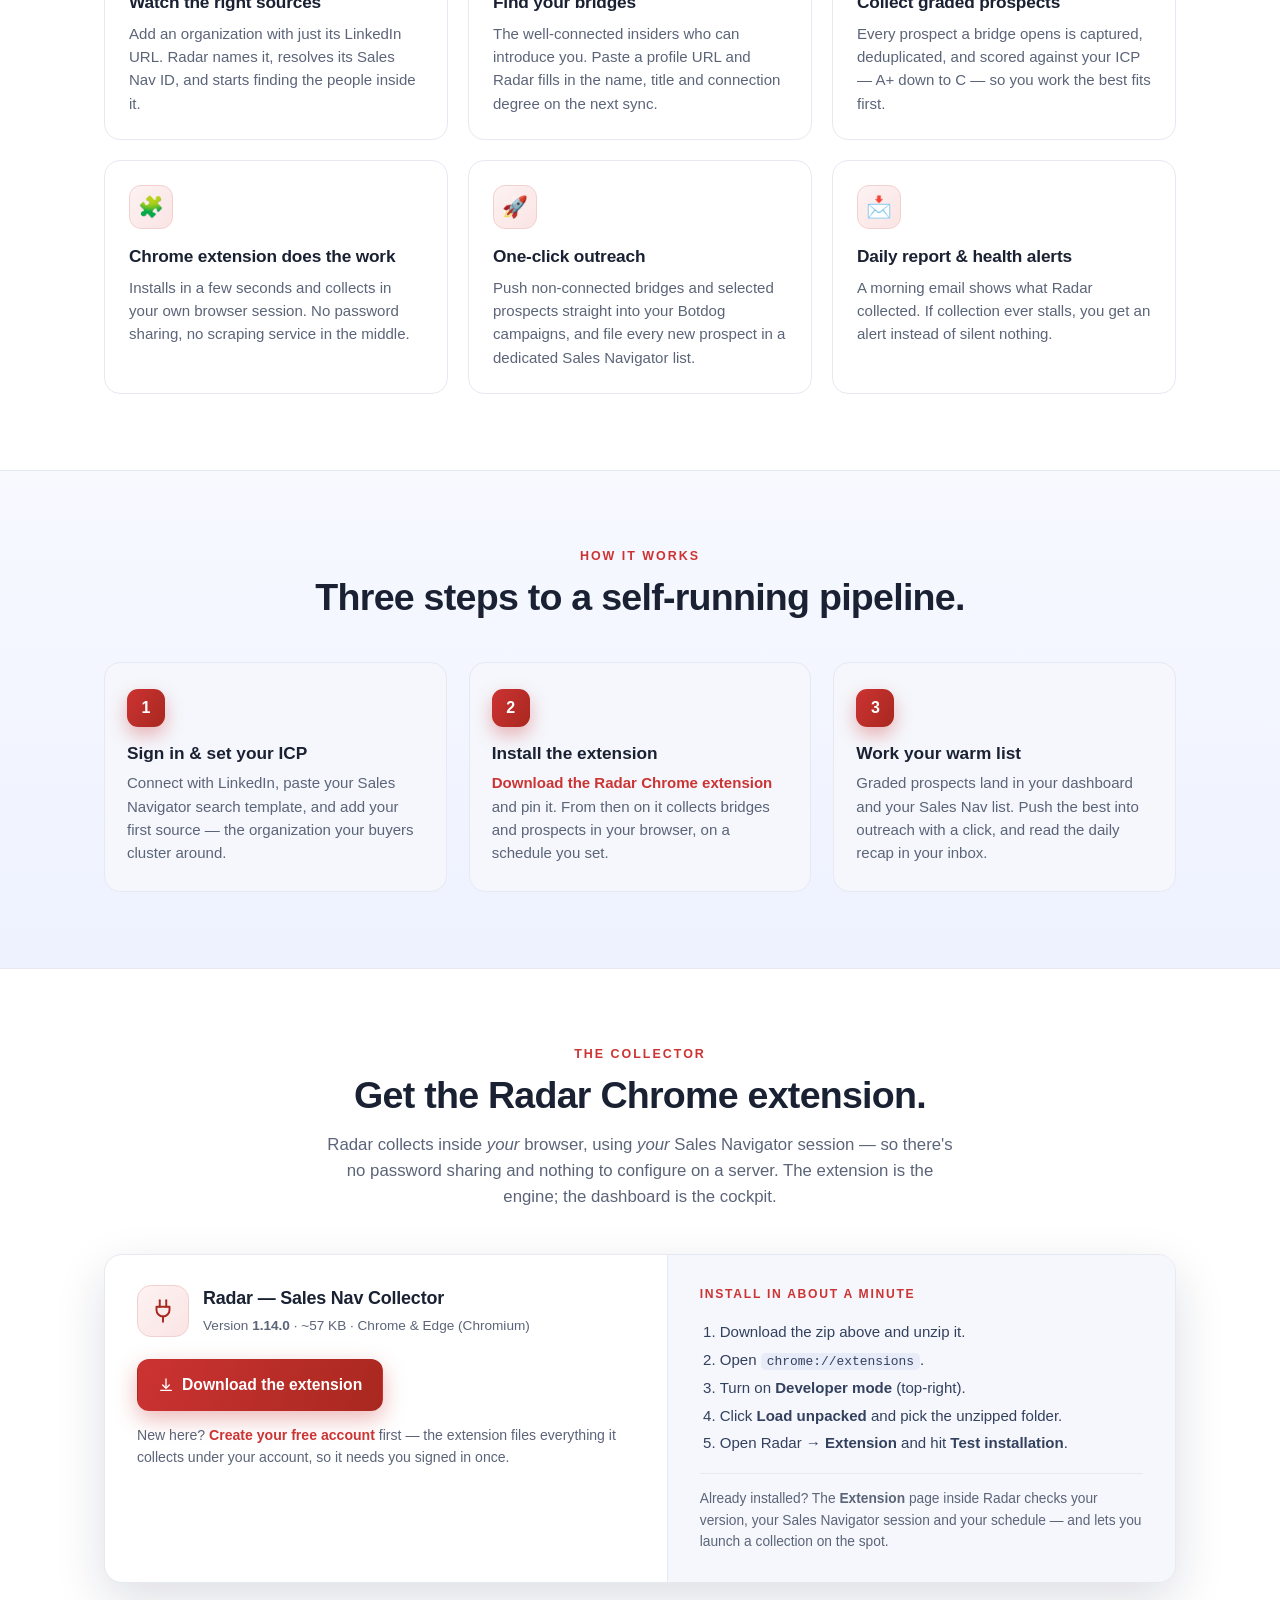
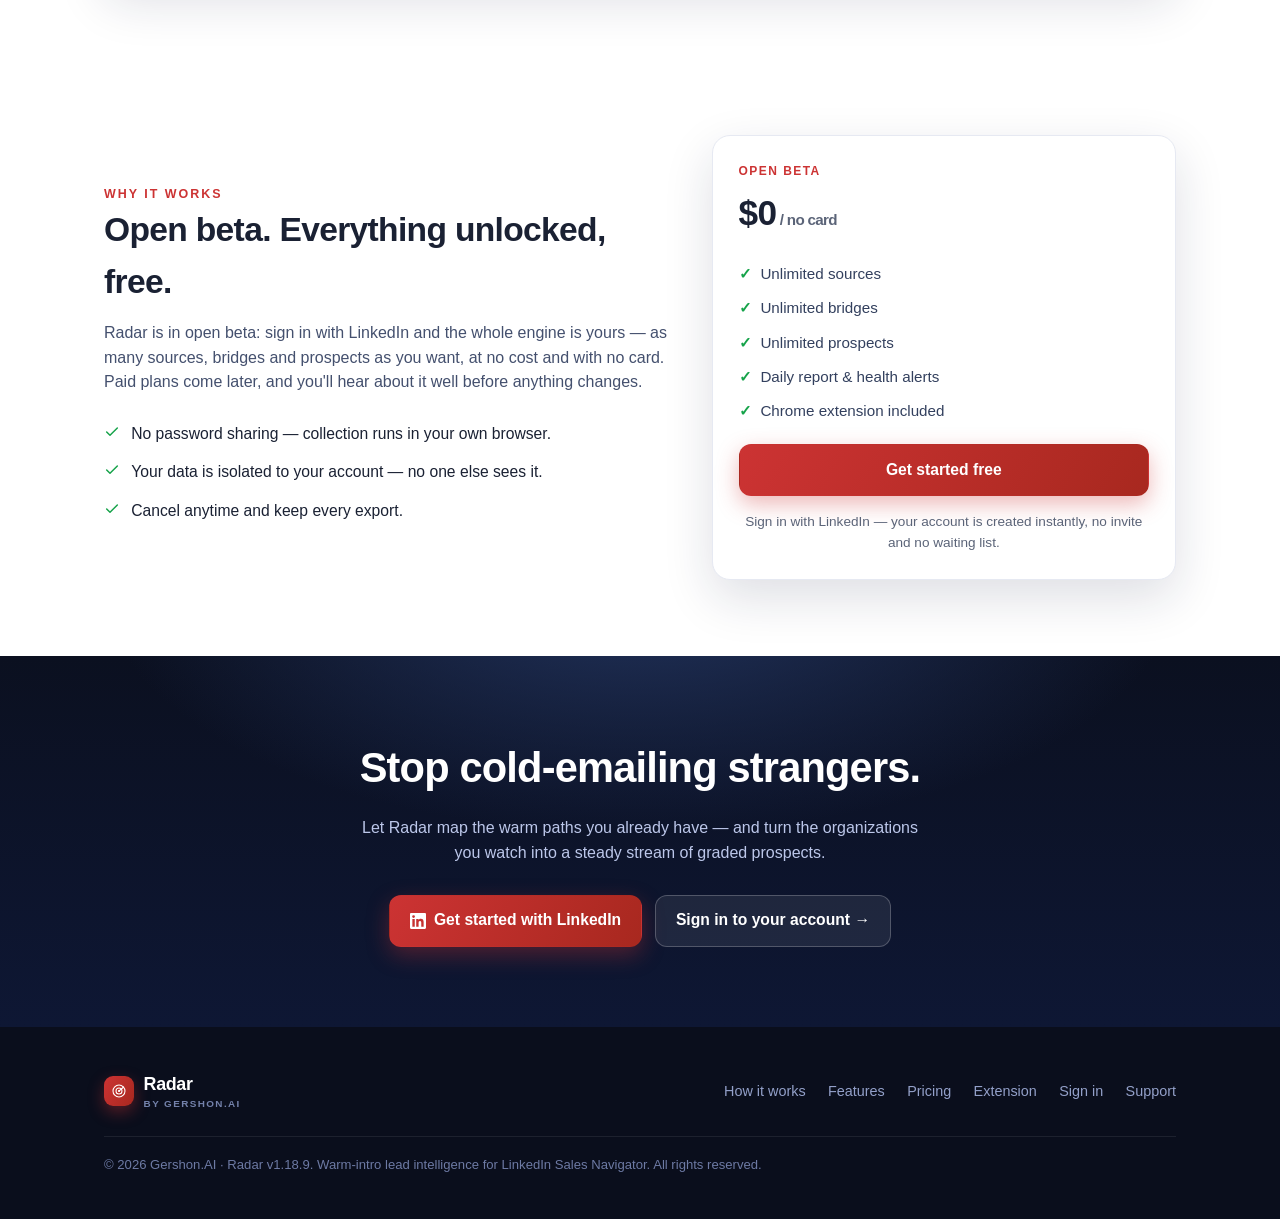
==== commit 1f01098d: "Merge pull request #28 from gershonconsulting/nightly/2026-11-13-radar-version-health v1.18.9: one v" ====
--- a/app/index.html
+++ b/app/index.html
@@ -14,8 +14,8 @@
   :root{
     --bg:#0b1020; --bg2:#0e1530; --ink:#0b1020; --paper:#ffffff;
     --muted:#5b6478; --line:#e6e9f2; --soft:#f5f7fc;
-    --brand:#FE1B04; --brand2:#d11200; --brand-ink:#d11200;
-    --grad:linear-gradient(120deg,#FE1B04 0%,#d11200 100%);
+    --brand:#CC3333; --brand2:#a8281f; --brand-ink:#a8281f;
+    --grad:linear-gradient(120deg,#CC3333 0%,#a8281f 100%);
     --ok:#16a34a; --shadow:0 18px 50px rgba(18,28,64,.14);
     --radius:16px;
   }
@@ -25,8 +25,8 @@
   a{color:inherit;text-decoration:none}
   .wrap{max-width:1120px;margin:0 auto;padding:0 24px}
   .btn{display:inline-flex;align-items:center;gap:.5rem;font-weight:600;font-size:.98rem;padding:.8rem 1.25rem;border-radius:12px;border:1px solid transparent;cursor:pointer;transition:.18s;white-space:nowrap}
-  .btn-primary{background:var(--grad);color:#fff;box-shadow:0 8px 22px rgba(254,27,4,.35)}
-  .btn-primary:hover{transform:translateY(-1px);box-shadow:0 12px 28px rgba(254,27,4,.45)}
+  .btn-primary{background:var(--grad);color:#fff;box-shadow:0 8px 22px rgba(204,51,51,.35)}
+  .btn-primary:hover{transform:translateY(-1px);box-shadow:0 12px 28px rgba(204,51,51,.45)}
   .btn-ghost{background:#fff;border-color:var(--line);color:#1a2133}
   .btn-ghost:hover{border-color:#c8cfe6;background:var(--soft)}
   .btn-lite{background:rgba(255,255,255,.08);border-color:rgba(255,255,255,.22);color:#fff}
@@ -36,7 +36,7 @@
   header{position:sticky;top:0;z-index:40;backdrop-filter:saturate(180%) blur(12px);background:rgba(255,255,255,.82);border-bottom:1px solid var(--line)}
   .nav{display:flex;align-items:center;justify-content:space-between;height:66px}
   .brand{display:flex;align-items:center;gap:.6rem;font-weight:800;font-size:1.12rem;letter-spacing:-.02em}
-  .brand .dot{width:30px;height:30px;border-radius:9px;background:var(--grad);display:grid;place-items:center;box-shadow:0 6px 16px rgba(254,27,4,.4)}
+  .brand .dot{width:30px;height:30px;border-radius:9px;background:var(--grad);display:grid;place-items:center;box-shadow:0 6px 16px rgba(204,51,51,.4)}
   .brand small{display:block;font-weight:600;font-size:.62rem;letter-spacing:.14em;color:var(--muted);text-transform:uppercase;margin-top:-2px}
   .nav-links{display:flex;align-items:center;gap:1.4rem}
   .nav-links a.link{color:#3a4258;font-weight:500;font-size:.95rem}
@@ -57,7 +57,7 @@
   .rings span:nth-child(2){width:460px;height:460px}
   .rings span:nth-child(3){width:300px;height:300px}
   .rings span:nth-child(4){width:150px;height:150px}
-  .sweep{position:absolute;inset:0;margin:auto;width:620px;height:620px;border-radius:50%;background:conic-gradient(from 0deg,rgba(255,106,77,.28),transparent 30%);animation:spin 6s linear infinite}
+  .sweep{position:absolute;inset:0;margin:auto;width:620px;height:620px;border-radius:50%;background:conic-gradient(from 0deg,rgba(34,211,238,.28),transparent 30%);animation:spin 6s linear infinite}
   @keyframes spin{to{transform:rotate(360deg)}}
 
   .mock{margin-top:3.2rem;position:relative;z-index:2;background:#0c1430;border:1px solid rgba(120,150,255,.22);border-radius:20px;box-shadow:0 30px 80px rgba(0,0,0,.5);overflow:hidden}
@@ -91,14 +91,14 @@
   @media(max-width:600px){.grid3{grid-template-columns:1fr}}
   .card{background:#fff;border:1px solid var(--line);border-radius:var(--radius);padding:24px;transition:.18s}
   .card:hover{border-color:#c9d2ee;box-shadow:var(--shadow);transform:translateY(-2px)}
-  .card .ic{width:44px;height:44px;border-radius:12px;display:grid;place-items:center;font-size:1.3rem;background:linear-gradient(135deg,#fff5f5,#fbe4e4);border:1px solid #f3d0d0}
+  .card .ic{width:44px;height:44px;border-radius:12px;display:grid;place-items:center;font-size:1.3rem;background:linear-gradient(135deg,#fdf2f2,#fbe4e4);border:1px solid #f3d0d0}
   .card h3{margin:.9rem 0 .35rem;font-size:1.08rem;letter-spacing:-.01em}
   .card p{margin:0;color:var(--muted);font-size:.94rem}
 
   .steps{display:grid;grid-template-columns:repeat(3,1fr);gap:22px;margin-top:44px}
   @media(max-width:820px){.steps{grid-template-columns:1fr}}
   .step{position:relative;padding:26px 22px;background:var(--soft);border:1px solid var(--line);border-radius:var(--radius)}
-  .step .n{width:38px;height:38px;border-radius:11px;background:var(--grad);color:#fff;font-weight:800;display:grid;place-items:center;box-shadow:0 8px 18px rgba(254,27,4,.35)}
+  .step .n{width:38px;height:38px;border-radius:11px;background:var(--grad);color:#fff;font-weight:800;display:grid;place-items:center;box-shadow:0 8px 18px rgba(204,51,51,.35)}
   .step h3{margin:.8rem 0 .3rem;font-size:1.08rem}
   .step p{margin:0;color:var(--muted);font-size:.94rem}
 
@@ -106,7 +106,7 @@
   @media(max-width:820px){.extbox{grid-template-columns:1fr}}
   .extbox-main{padding:30px 32px}
   .extbox-head{display:flex;align-items:center;gap:14px}
-  .extbox-ic{width:52px;height:52px;flex:none;border-radius:14px;display:grid;place-items:center;color:var(--brand-ink);background:linear-gradient(135deg,#fff5f5,#fbe4e4);border:1px solid #f3d0d0}
+  .extbox-ic{width:52px;height:52px;flex:none;border-radius:14px;display:grid;place-items:center;color:var(--brand-ink);background:linear-gradient(135deg,#fdf2f2,#fbe4e4);border:1px solid #f3d0d0}
   .extbox-head h3{margin:0;font-size:1.12rem;letter-spacing:-.01em}
   .extbox-meta{font-size:.85rem;color:var(--muted);margin-top:2px}
   .extbox-dl{margin-top:22px}
@@ -118,7 +118,7 @@
   .extbox-steps ol{margin:.9rem 0 0;padding-left:20px;color:#33405e;font-size:.94rem;line-height:1.85}
   .extbox-steps code{background:#e8ecf9;border-radius:5px;padding:1px 6px;font-size:.86em}
   .extbox-foot{margin-top:16px;padding-top:14px;border-top:1px solid var(--line);font-size:.86rem;color:var(--muted)}
-  .band{background:linear-gradient(180deg,#fffafa,#fff5f5);border-top:1px solid var(--line);border-bottom:1px solid var(--line)}
+  .band{background:linear-gradient(180deg,#f7f9ff,#eef2ff);border-top:1px solid var(--line);border-bottom:1px solid var(--line)}
   .why{display:grid;grid-template-columns:1.1fr .9fr;gap:40px;align-items:center}
   @media(max-width:820px){.why{grid-template-columns:1fr}}
   .why h2{font-size:clamp(1.5rem,3vw,2.1rem);letter-spacing:-.02em;margin:0 0 .8rem;font-weight:800}
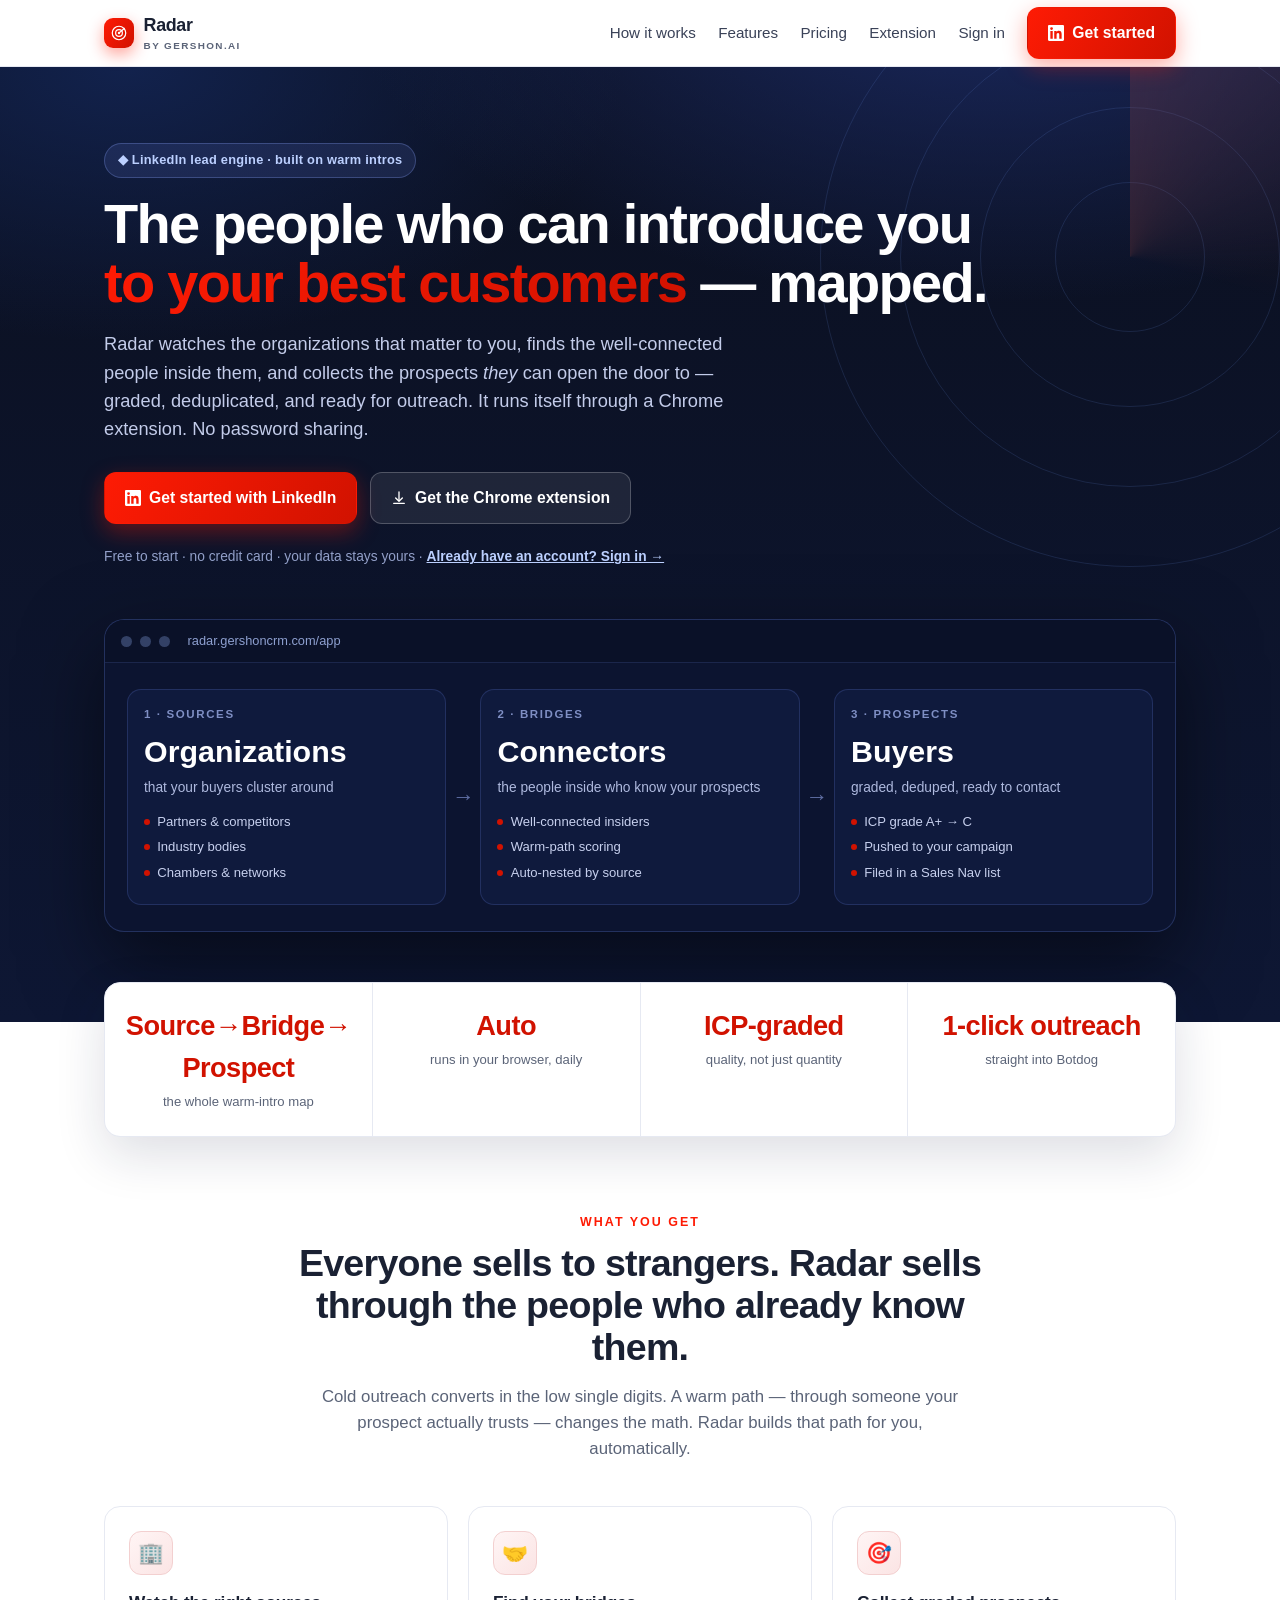
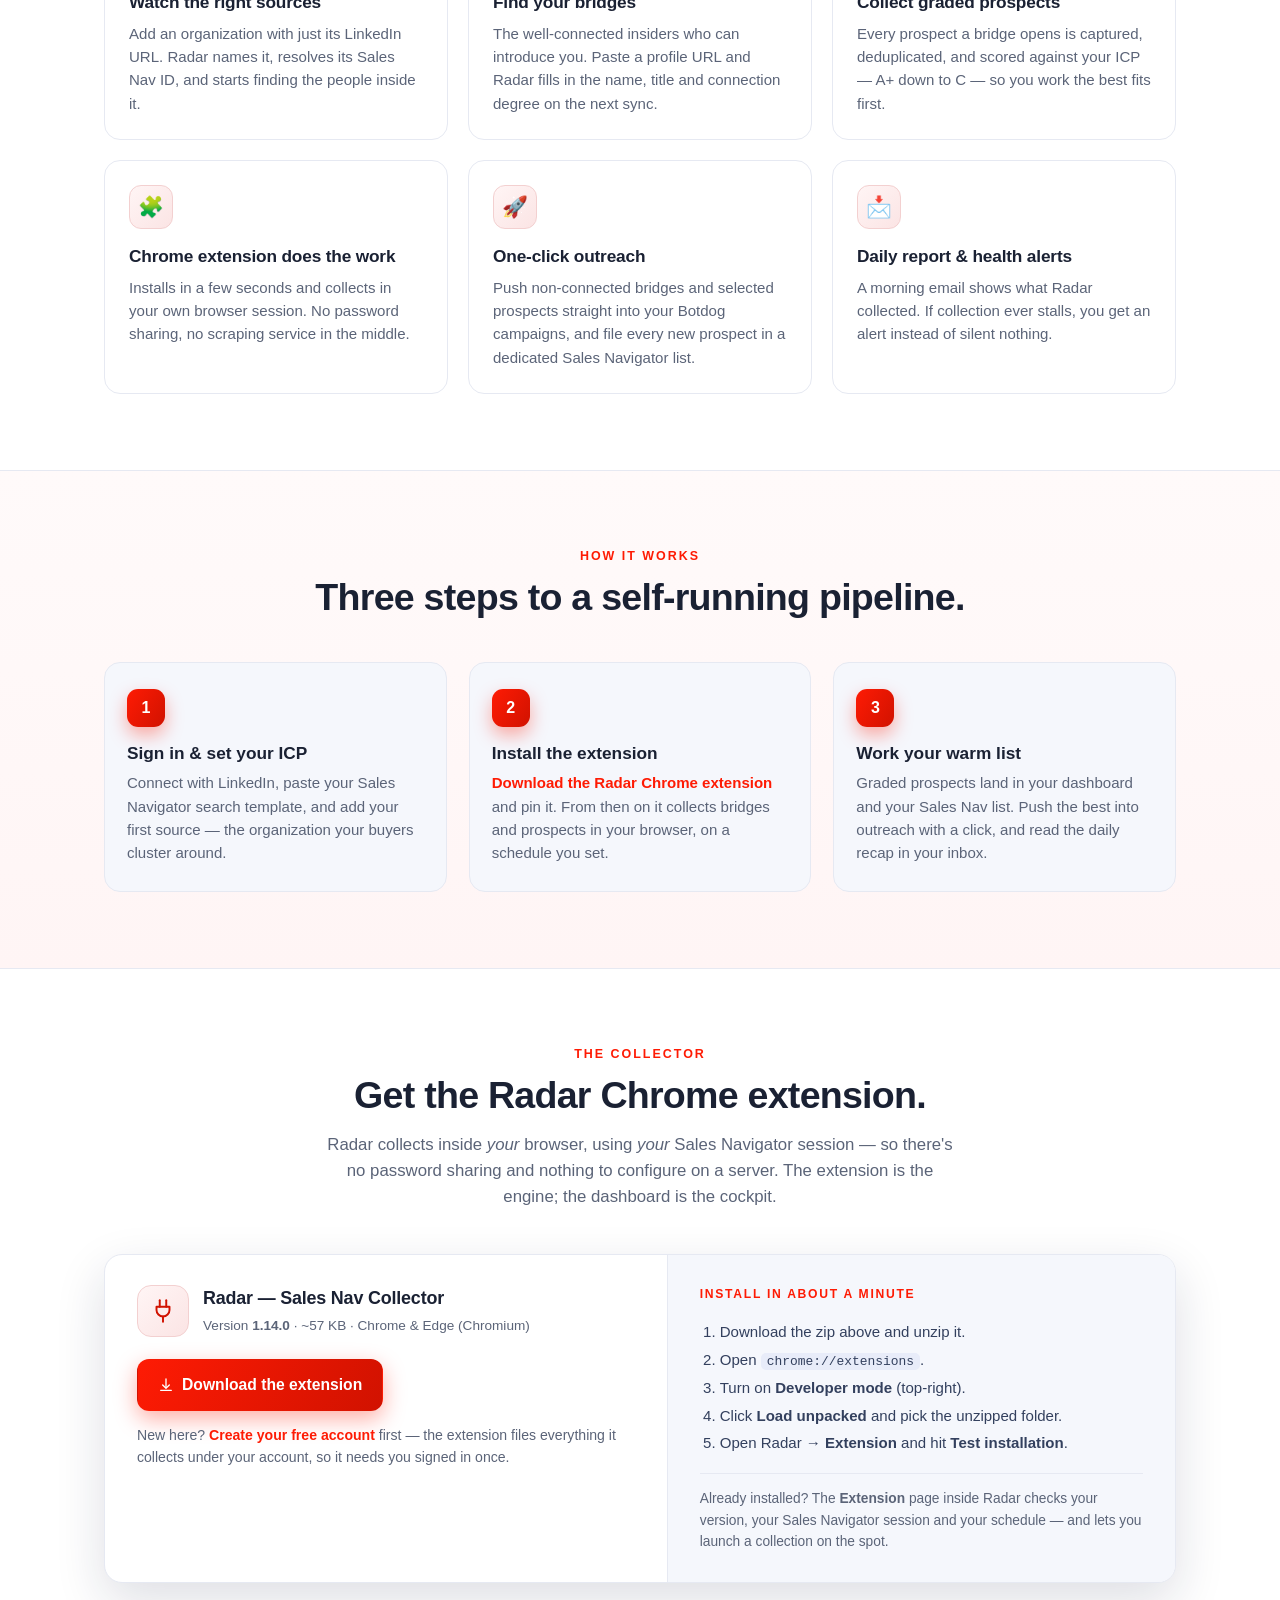
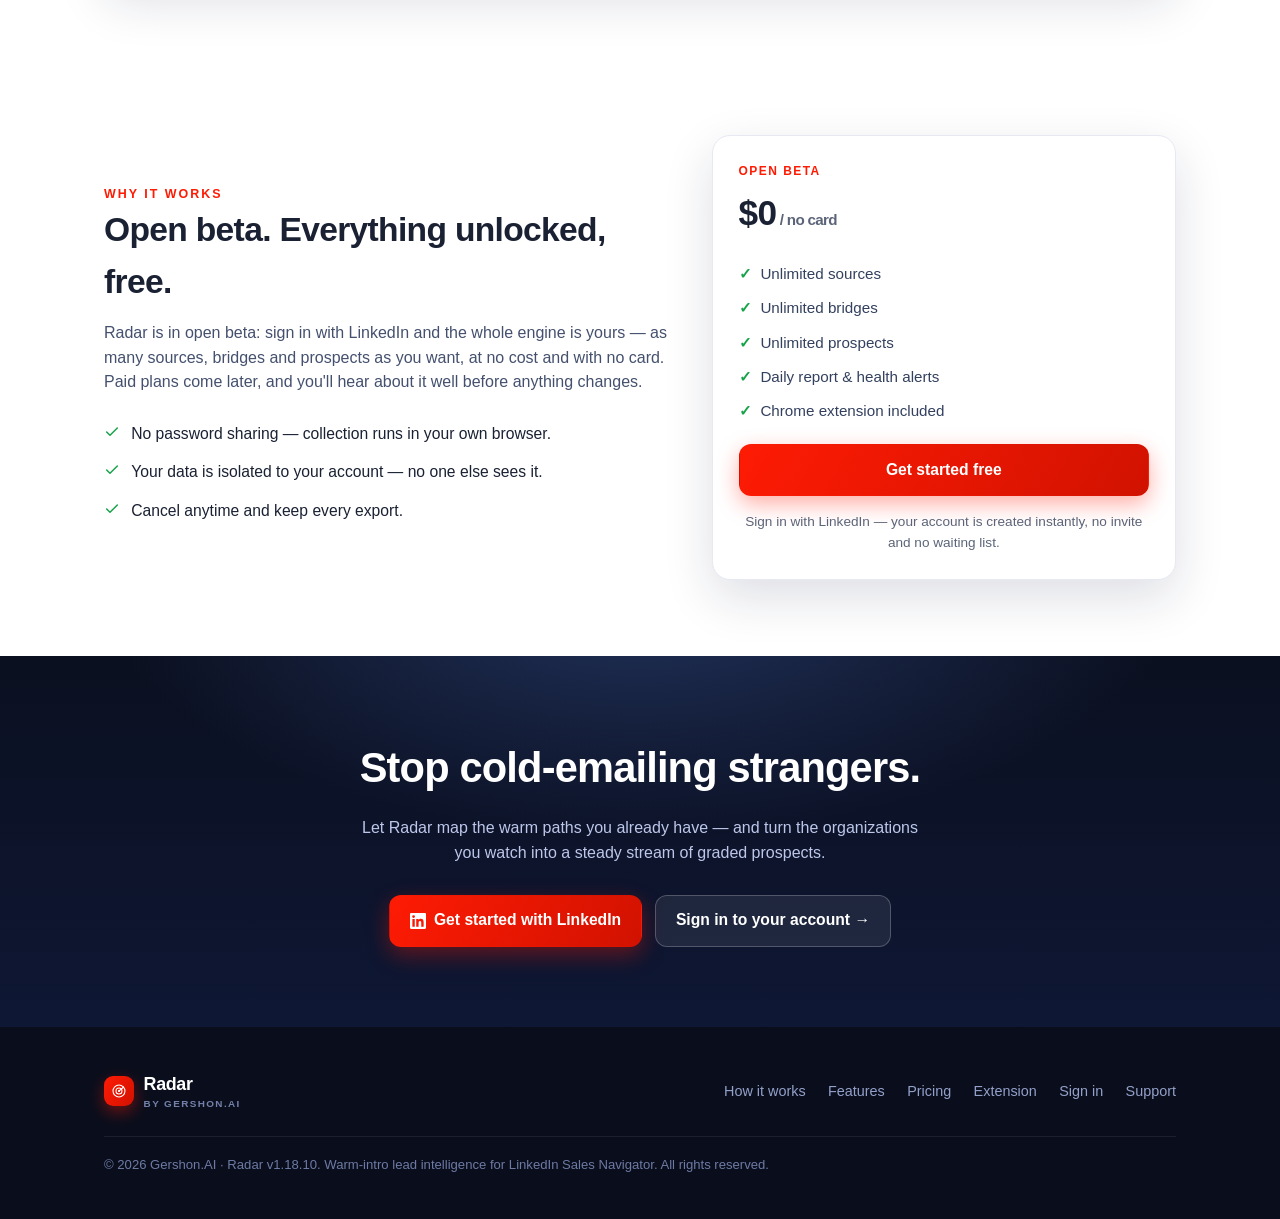
==== commit db3c42d8: "Merge main into #26; resolve APP_VERSION conflict; bump to v1.18.10; add STATUS.md Co-Authored-By: C" ====
--- a/app/index.html
+++ b/app/index.html
@@ -14,8 +14,8 @@
   :root{
     --bg:#0b1020; --bg2:#0e1530; --ink:#0b1020; --paper:#ffffff;
     --muted:#5b6478; --line:#e6e9f2; --soft:#f5f7fc;
-    --brand:#CC3333; --brand2:#a8281f; --brand-ink:#a8281f;
-    --grad:linear-gradient(120deg,#CC3333 0%,#a8281f 100%);
+    --brand:#FE1B04; --brand2:#d11200; --brand-ink:#d11200;
+    --grad:linear-gradient(120deg,#FE1B04 0%,#d11200 100%);
     --ok:#16a34a; --shadow:0 18px 50px rgba(18,28,64,.14);
     --radius:16px;
   }
@@ -25,8 +25,8 @@
   a{color:inherit;text-decoration:none}
   .wrap{max-width:1120px;margin:0 auto;padding:0 24px}
   .btn{display:inline-flex;align-items:center;gap:.5rem;font-weight:600;font-size:.98rem;padding:.8rem 1.25rem;border-radius:12px;border:1px solid transparent;cursor:pointer;transition:.18s;white-space:nowrap}
-  .btn-primary{background:var(--grad);color:#fff;box-shadow:0 8px 22px rgba(204,51,51,.35)}
-  .btn-primary:hover{transform:translateY(-1px);box-shadow:0 12px 28px rgba(204,51,51,.45)}
+  .btn-primary{background:var(--grad);color:#fff;box-shadow:0 8px 22px rgba(254,27,4,.35)}
+  .btn-primary:hover{transform:translateY(-1px);box-shadow:0 12px 28px rgba(254,27,4,.45)}
   .btn-ghost{background:#fff;border-color:var(--line);color:#1a2133}
   .btn-ghost:hover{border-color:#c8cfe6;background:var(--soft)}
   .btn-lite{background:rgba(255,255,255,.08);border-color:rgba(255,255,255,.22);color:#fff}
@@ -36,7 +36,7 @@
   header{position:sticky;top:0;z-index:40;backdrop-filter:saturate(180%) blur(12px);background:rgba(255,255,255,.82);border-bottom:1px solid var(--line)}
   .nav{display:flex;align-items:center;justify-content:space-between;height:66px}
   .brand{display:flex;align-items:center;gap:.6rem;font-weight:800;font-size:1.12rem;letter-spacing:-.02em}
-  .brand .dot{width:30px;height:30px;border-radius:9px;background:var(--grad);display:grid;place-items:center;box-shadow:0 6px 16px rgba(204,51,51,.4)}
+  .brand .dot{width:30px;height:30px;border-radius:9px;background:var(--grad);display:grid;place-items:center;box-shadow:0 6px 16px rgba(254,27,4,.4)}
   .brand small{display:block;font-weight:600;font-size:.62rem;letter-spacing:.14em;color:var(--muted);text-transform:uppercase;margin-top:-2px}
   .nav-links{display:flex;align-items:center;gap:1.4rem}
   .nav-links a.link{color:#3a4258;font-weight:500;font-size:.95rem}
@@ -57,7 +57,7 @@
   .rings span:nth-child(2){width:460px;height:460px}
   .rings span:nth-child(3){width:300px;height:300px}
   .rings span:nth-child(4){width:150px;height:150px}
-  .sweep{position:absolute;inset:0;margin:auto;width:620px;height:620px;border-radius:50%;background:conic-gradient(from 0deg,rgba(34,211,238,.28),transparent 30%);animation:spin 6s linear infinite}
+  .sweep{position:absolute;inset:0;margin:auto;width:620px;height:620px;border-radius:50%;background:conic-gradient(from 0deg,rgba(255,106,77,.28),transparent 30%);animation:spin 6s linear infinite}
   @keyframes spin{to{transform:rotate(360deg)}}
 
   .mock{margin-top:3.2rem;position:relative;z-index:2;background:#0c1430;border:1px solid rgba(120,150,255,.22);border-radius:20px;box-shadow:0 30px 80px rgba(0,0,0,.5);overflow:hidden}
@@ -91,14 +91,14 @@
   @media(max-width:600px){.grid3{grid-template-columns:1fr}}
   .card{background:#fff;border:1px solid var(--line);border-radius:var(--radius);padding:24px;transition:.18s}
   .card:hover{border-color:#c9d2ee;box-shadow:var(--shadow);transform:translateY(-2px)}
-  .card .ic{width:44px;height:44px;border-radius:12px;display:grid;place-items:center;font-size:1.3rem;background:linear-gradient(135deg,#fdf2f2,#fbe4e4);border:1px solid #f3d0d0}
+  .card .ic{width:44px;height:44px;border-radius:12px;display:grid;place-items:center;font-size:1.3rem;background:linear-gradient(135deg,#fff5f5,#fbe4e4);border:1px solid #f3d0d0}
   .card h3{margin:.9rem 0 .35rem;font-size:1.08rem;letter-spacing:-.01em}
   .card p{margin:0;color:var(--muted);font-size:.94rem}
 
   .steps{display:grid;grid-template-columns:repeat(3,1fr);gap:22px;margin-top:44px}
   @media(max-width:820px){.steps{grid-template-columns:1fr}}
   .step{position:relative;padding:26px 22px;background:var(--soft);border:1px solid var(--line);border-radius:var(--radius)}
-  .step .n{width:38px;height:38px;border-radius:11px;background:var(--grad);color:#fff;font-weight:800;display:grid;place-items:center;box-shadow:0 8px 18px rgba(204,51,51,.35)}
+  .step .n{width:38px;height:38px;border-radius:11px;background:var(--grad);color:#fff;font-weight:800;display:grid;place-items:center;box-shadow:0 8px 18px rgba(254,27,4,.35)}
   .step h3{margin:.8rem 0 .3rem;font-size:1.08rem}
   .step p{margin:0;color:var(--muted);font-size:.94rem}
 
@@ -106,7 +106,7 @@
   @media(max-width:820px){.extbox{grid-template-columns:1fr}}
   .extbox-main{padding:30px 32px}
   .extbox-head{display:flex;align-items:center;gap:14px}
-  .extbox-ic{width:52px;height:52px;flex:none;border-radius:14px;display:grid;place-items:center;color:var(--brand-ink);background:linear-gradient(135deg,#fdf2f2,#fbe4e4);border:1px solid #f3d0d0}
+  .extbox-ic{width:52px;height:52px;flex:none;border-radius:14px;display:grid;place-items:center;color:var(--brand-ink);background:linear-gradient(135deg,#fff5f5,#fbe4e4);border:1px solid #f3d0d0}
   .extbox-head h3{margin:0;font-size:1.12rem;letter-spacing:-.01em}
   .extbox-meta{font-size:.85rem;color:var(--muted);margin-top:2px}
   .extbox-dl{margin-top:22px}
@@ -118,7 +118,7 @@
   .extbox-steps ol{margin:.9rem 0 0;padding-left:20px;color:#33405e;font-size:.94rem;line-height:1.85}
   .extbox-steps code{background:#e8ecf9;border-radius:5px;padding:1px 6px;font-size:.86em}
   .extbox-foot{margin-top:16px;padding-top:14px;border-top:1px solid var(--line);font-size:.86rem;color:var(--muted)}
-  .band{background:linear-gradient(180deg,#f7f9ff,#eef2ff);border-top:1px solid var(--line);border-bottom:1px solid var(--line)}
+  .band{background:linear-gradient(180deg,#fffafa,#fff5f5);border-top:1px solid var(--line);border-bottom:1px solid var(--line)}
   .why{display:grid;grid-template-columns:1.1fr .9fr;gap:40px;align-items:center}
   @media(max-width:820px){.why{grid-template-columns:1fr}}
   .why h2{font-size:clamp(1.5rem,3vw,2.1rem);letter-spacing:-.02em;margin:0 0 .8rem;font-weight:800}
@@ -351,7 +351,7 @@
       <a class="link" href="/api/auth/linkedin/login">Sign in</a>
       <a class="link" href="mailto:support@gershonconsulting.com">Support</a>
     </div>
-    <div class="copy">© 2026 Gershon.AI · Radar <span id="siteVer">v1.18.9</span>. Warm-intro lead intelligence for LinkedIn Sales Navigator. All rights reserved.</div>
+    <div class="copy">© 2026 Gershon.AI · Radar <span id="siteVer">v1.18.10</span>. Warm-intro lead intelligence for LinkedIn Sales Navigator. All rights reserved.</div>
   </div>
 </footer>
 
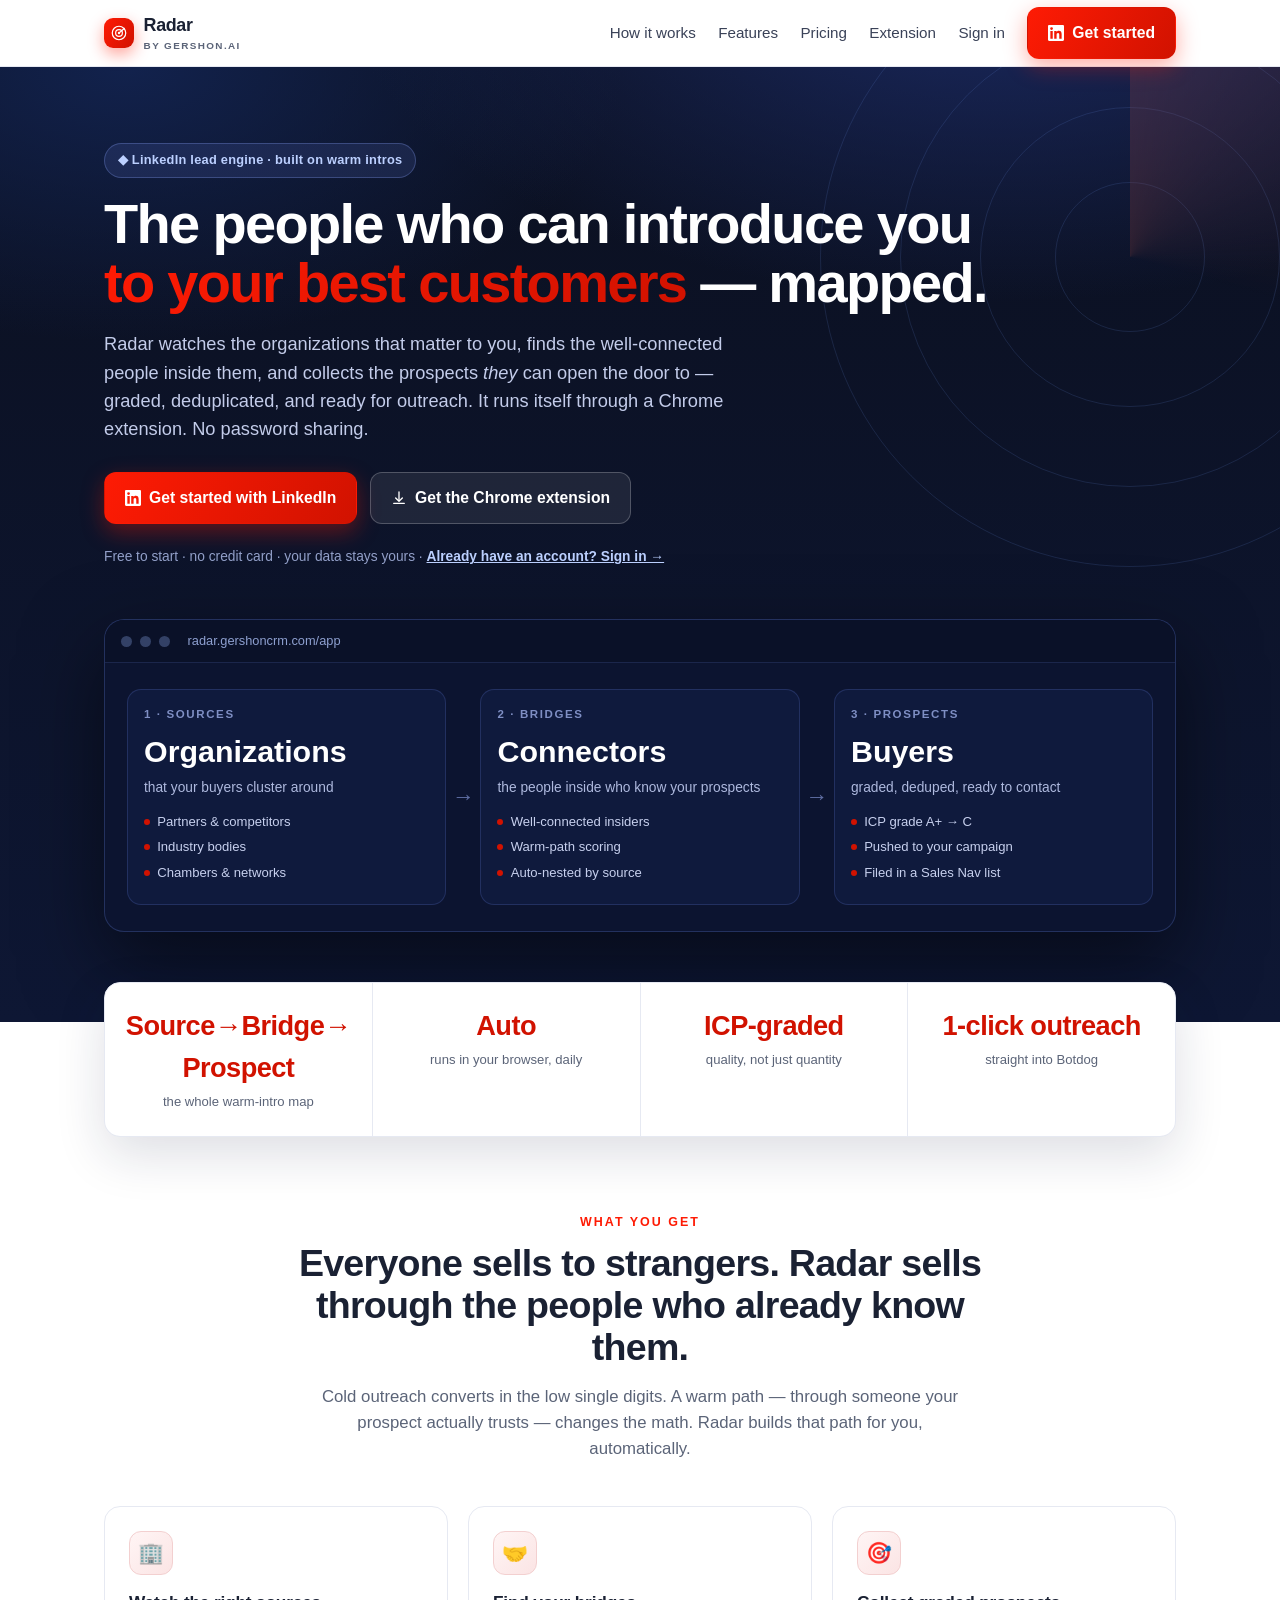
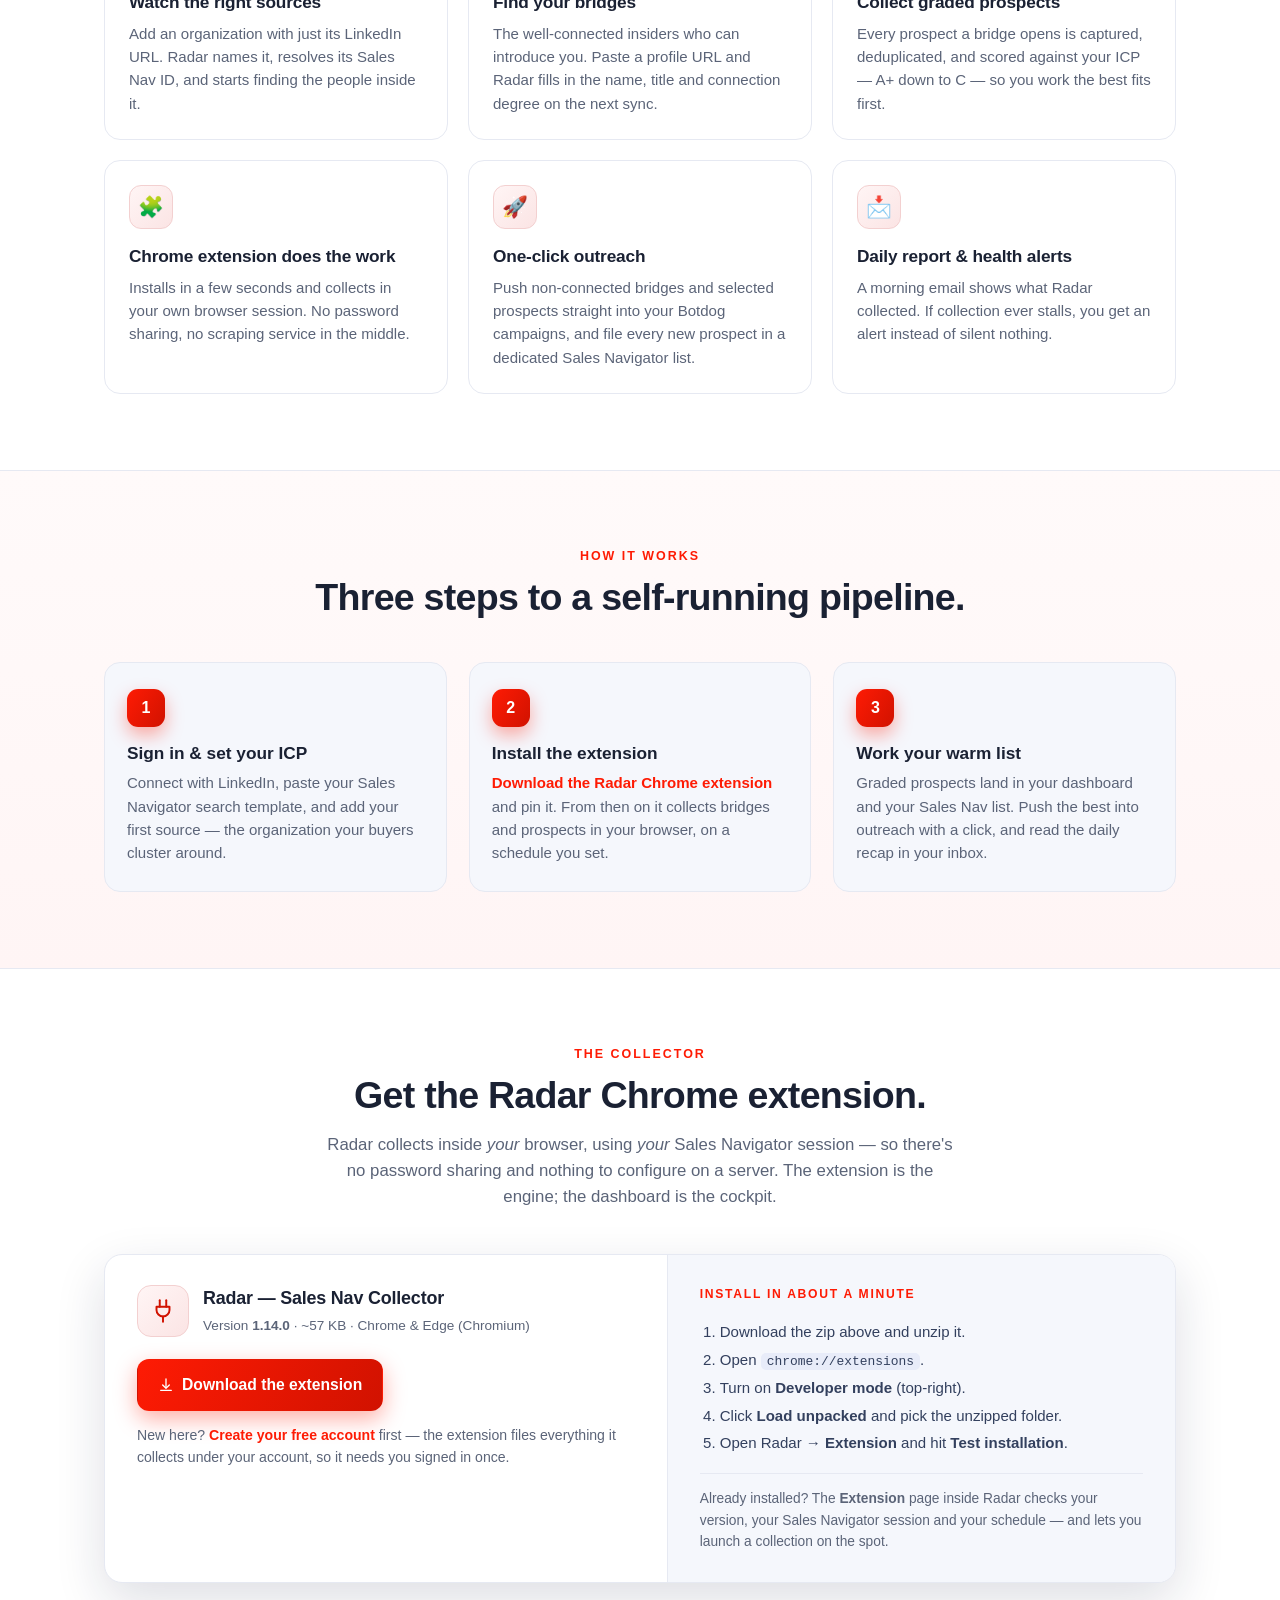
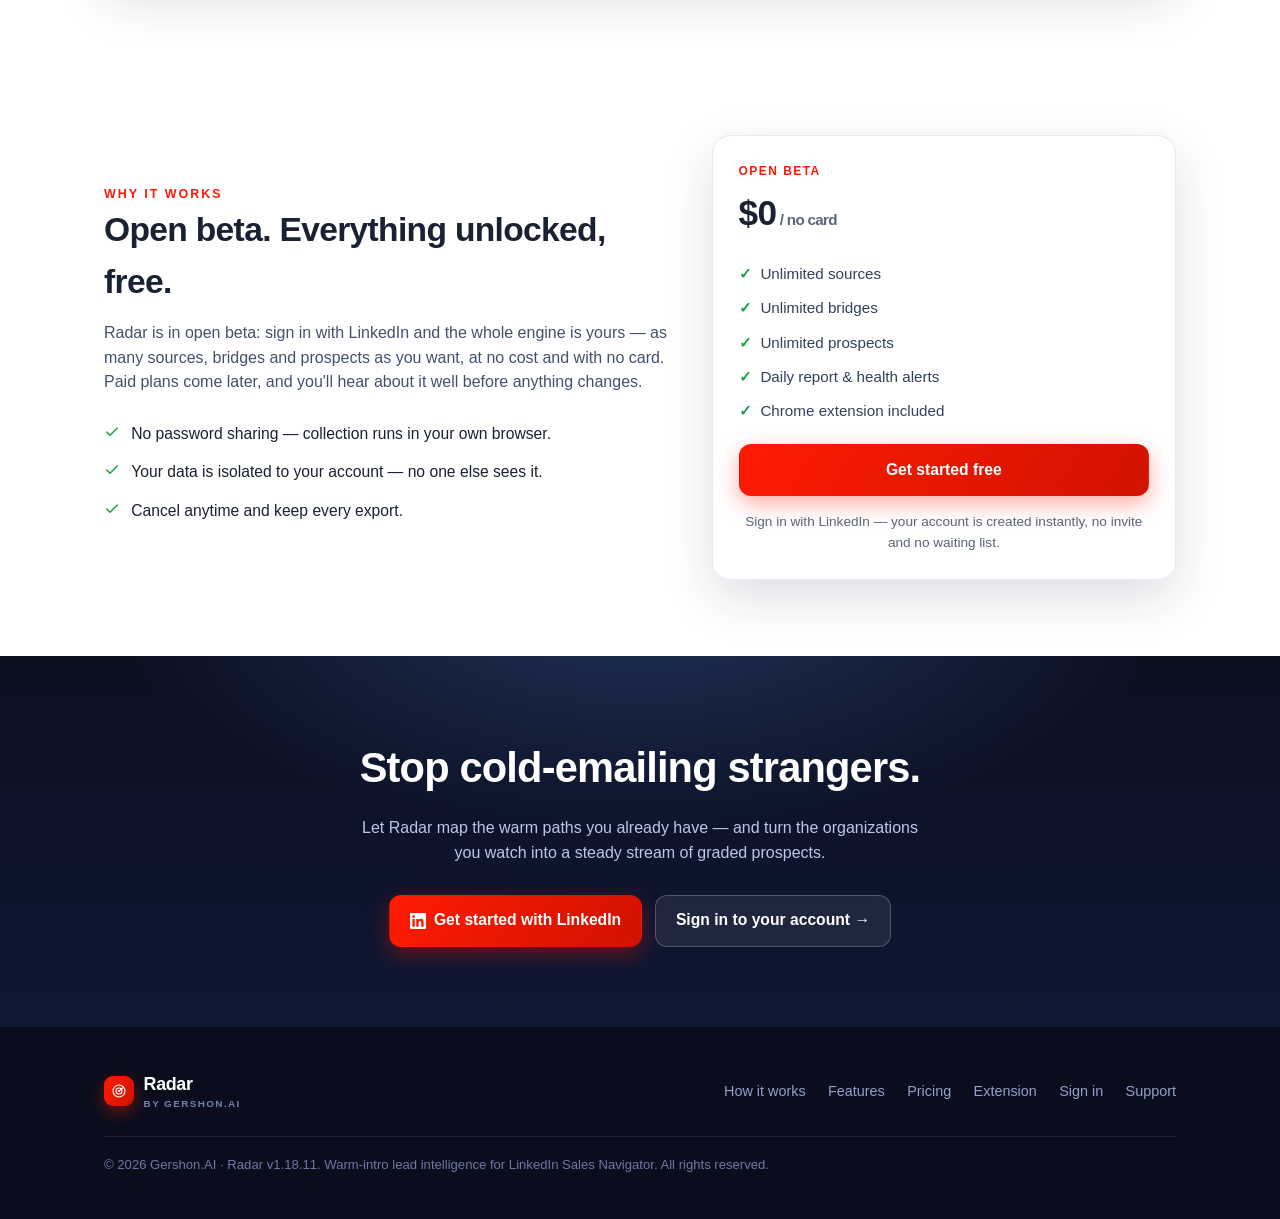
==== commit 4054927e: "v1.18.11: app.html visible labels Target(s) -> Prospect(s) Only user-visible text (headings, labels," ====
--- a/app/index.html
+++ b/app/index.html
@@ -351,7 +351,7 @@
       <a class="link" href="/api/auth/linkedin/login">Sign in</a>
       <a class="link" href="mailto:support@gershonconsulting.com">Support</a>
     </div>
-    <div class="copy">© 2026 Gershon.AI · Radar <span id="siteVer">v1.18.10</span>. Warm-intro lead intelligence for LinkedIn Sales Navigator. All rights reserved.</div>
+    <div class="copy">© 2026 Gershon.AI · Radar <span id="siteVer">v1.18.11</span>. Warm-intro lead intelligence for LinkedIn Sales Navigator. All rights reserved.</div>
   </div>
 </footer>
 
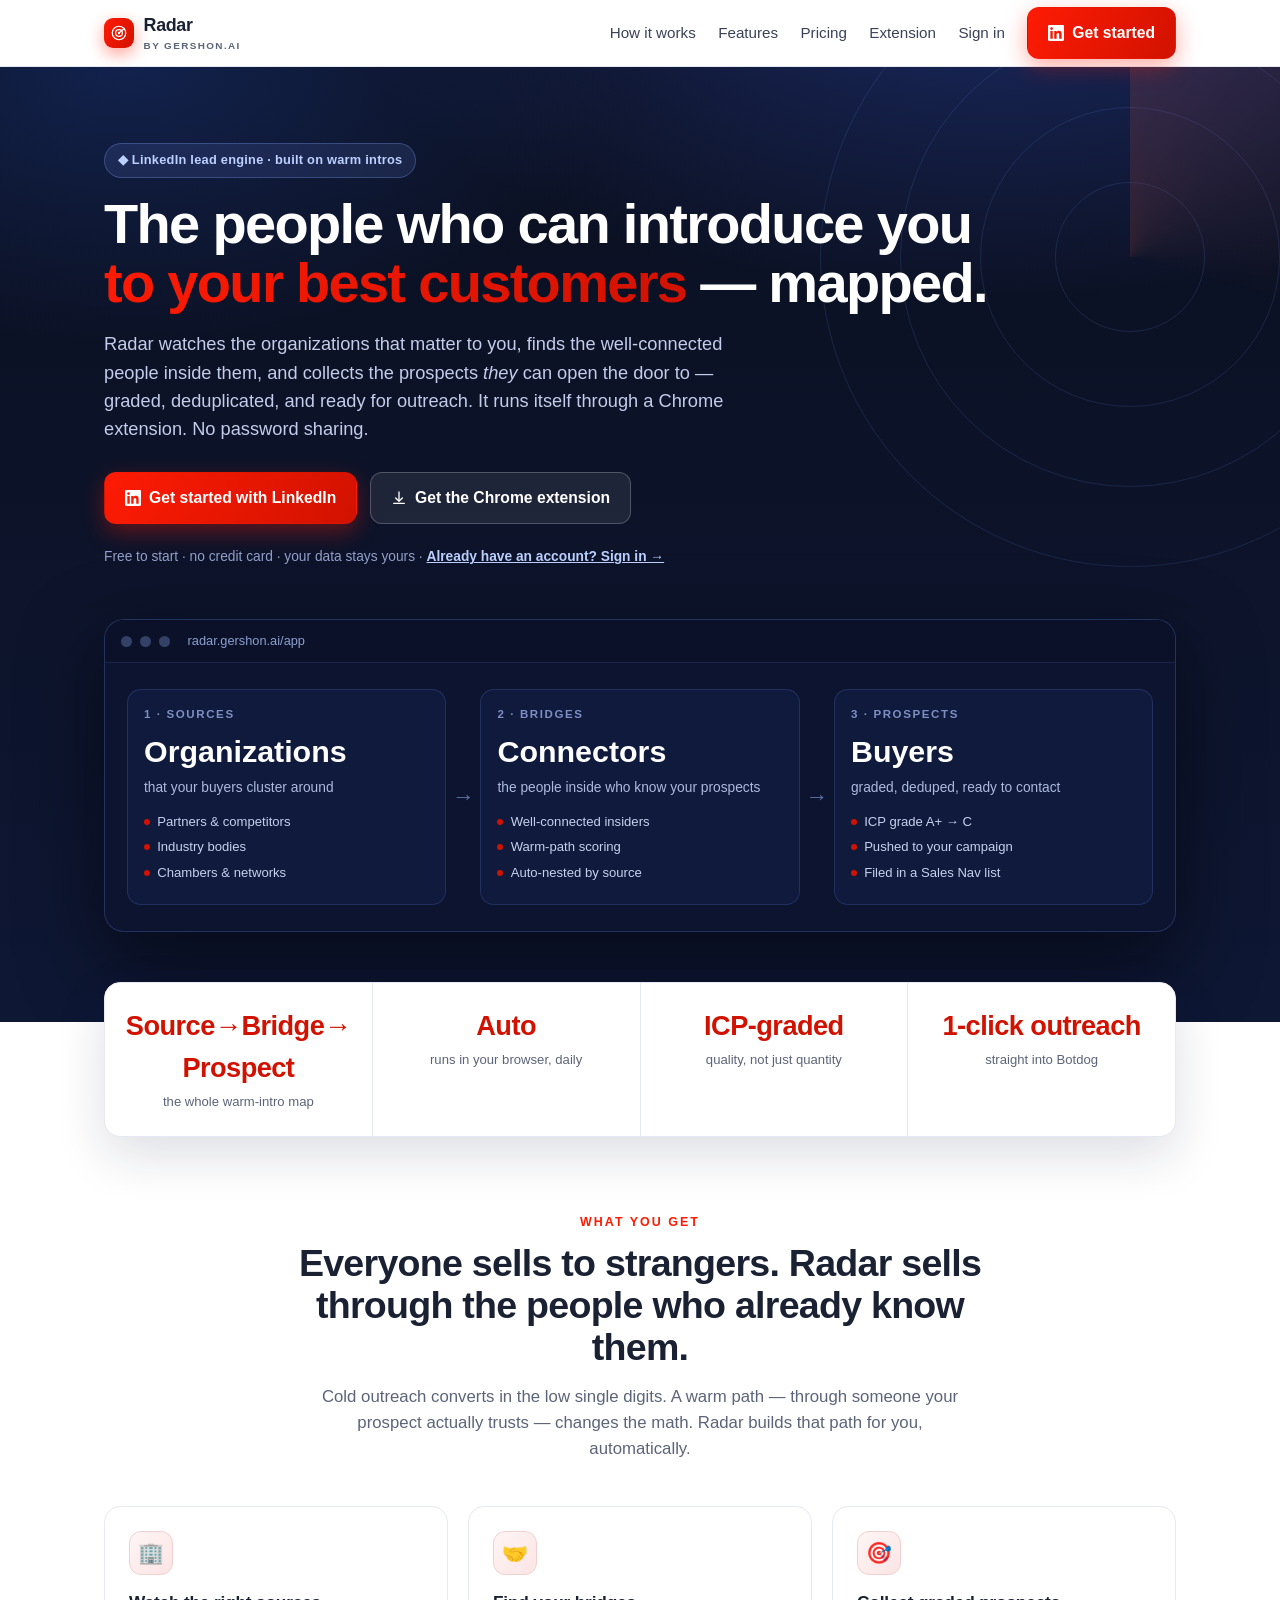
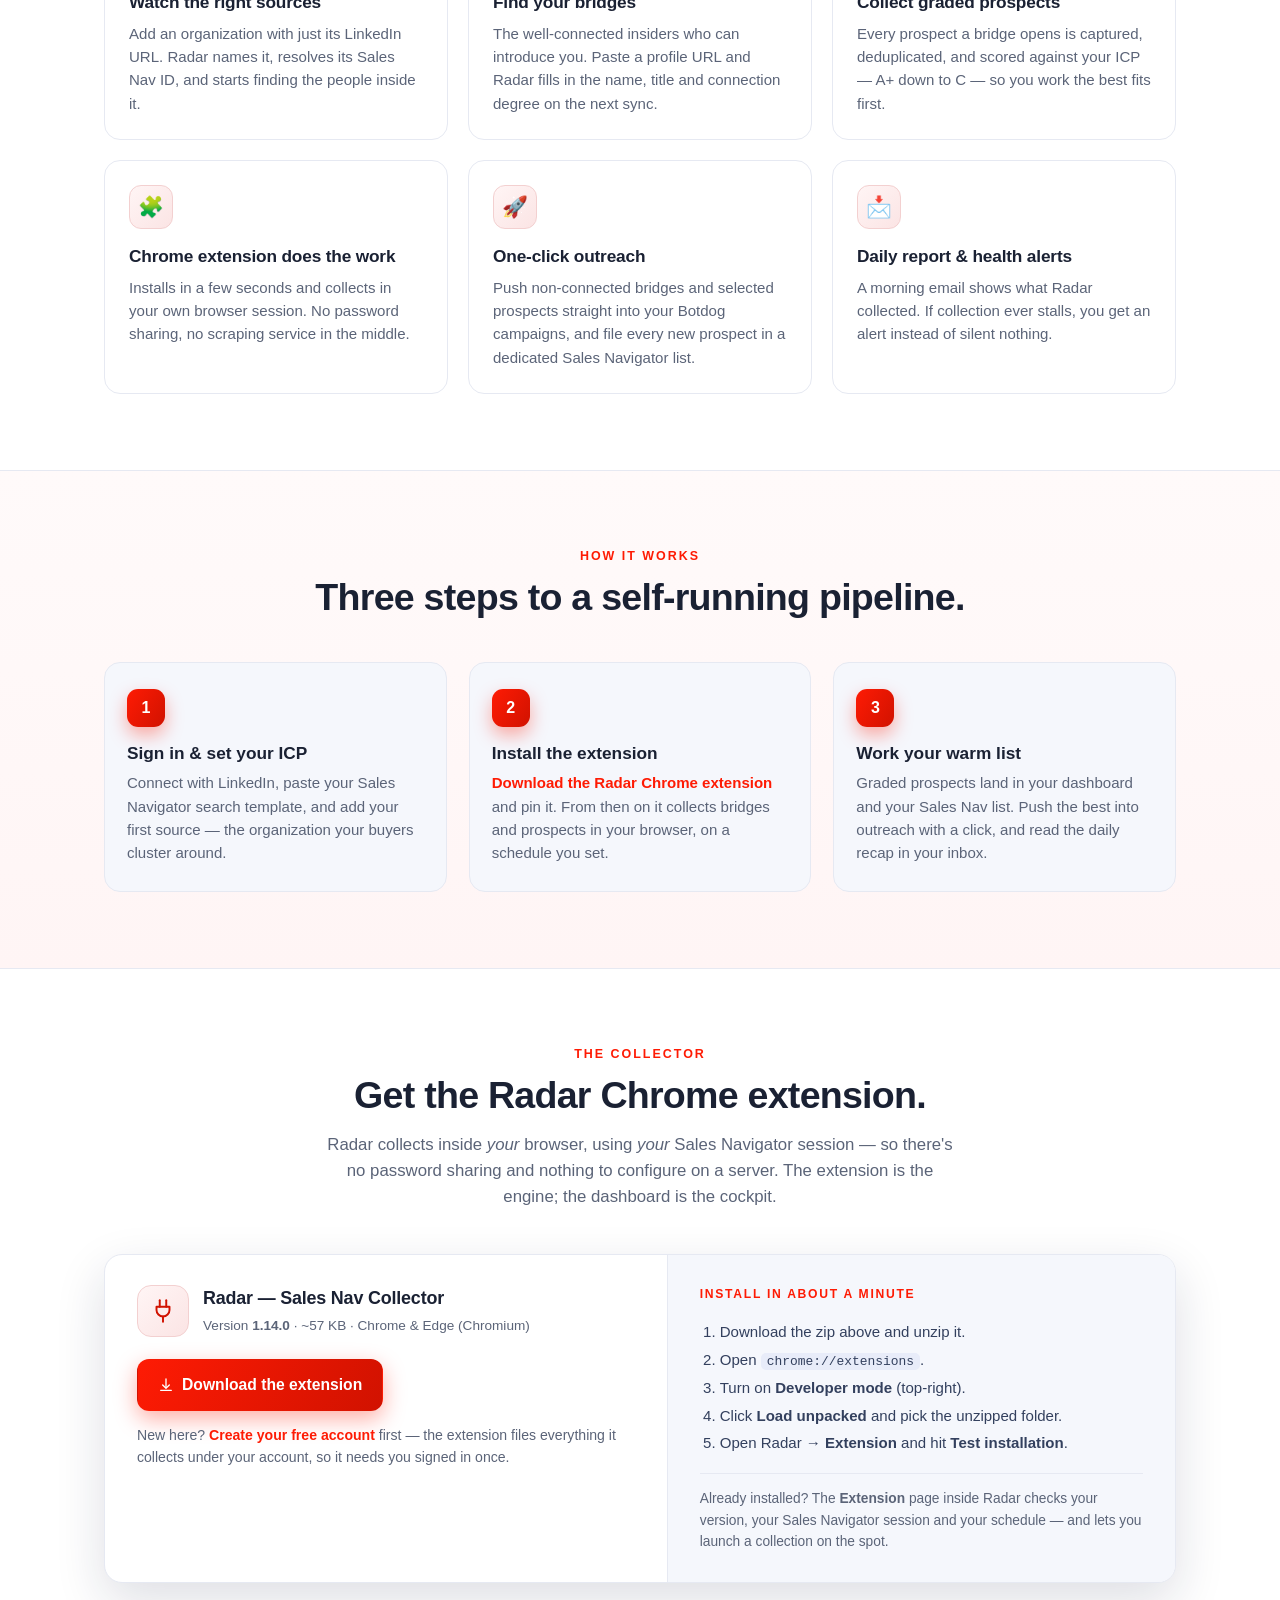
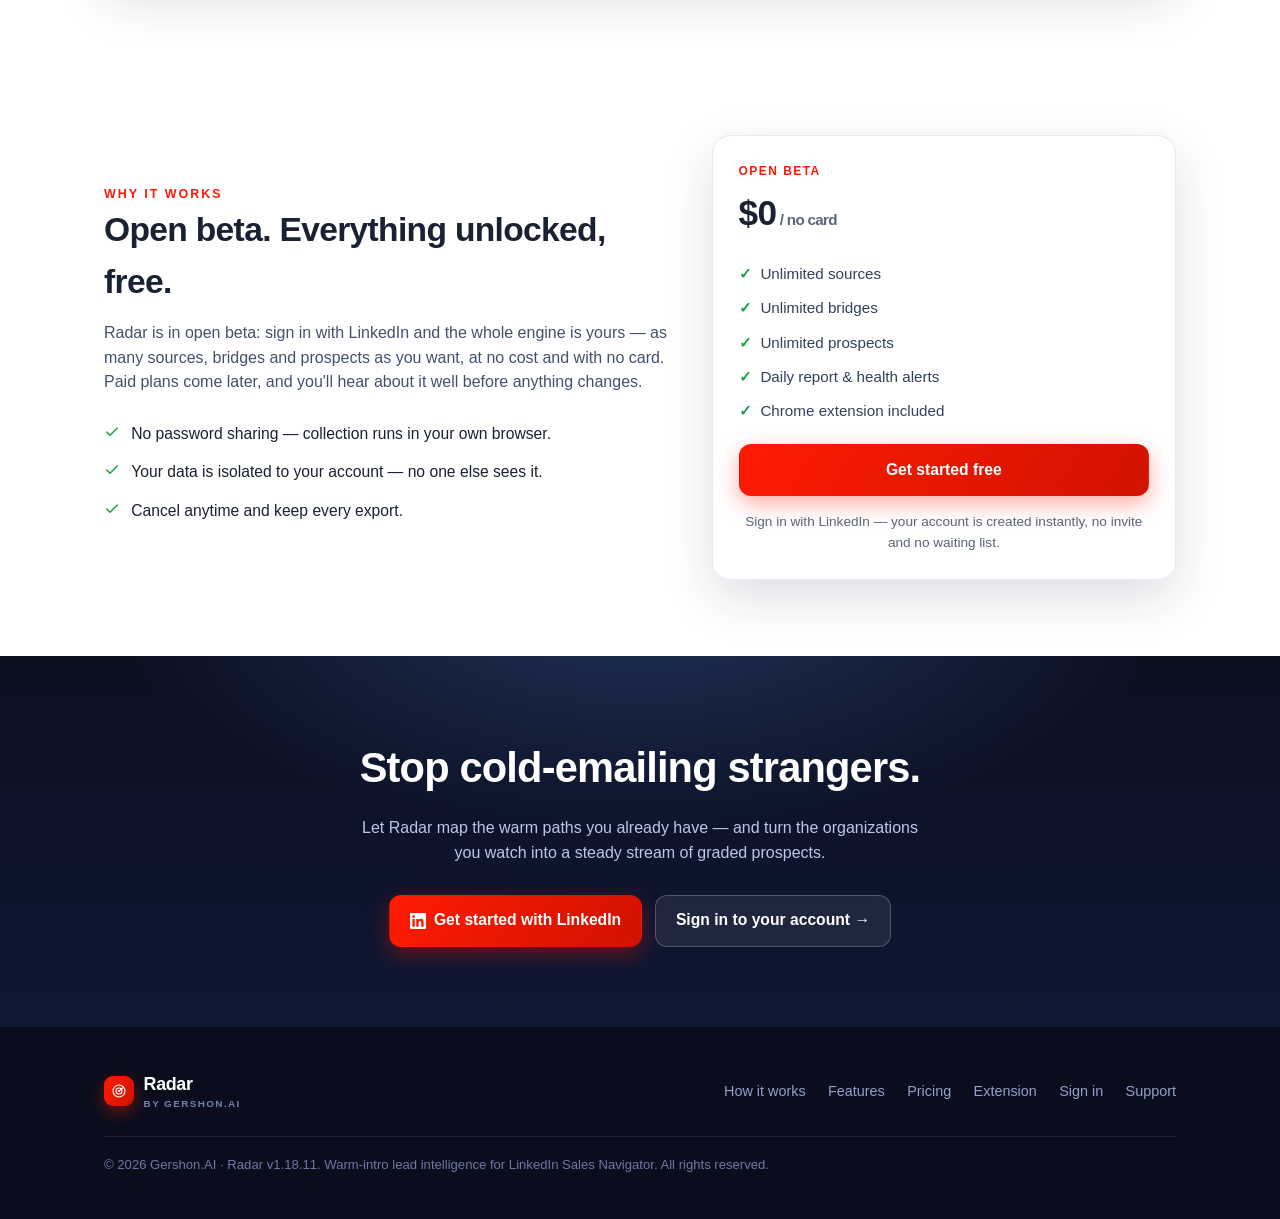
==== commit 00d72966: "Move Radar to radar.gershon.ai (app v1.22.0, ext 1.18.1) New primary address radar.gershon.ai; radar" ====
--- a/app/index.html
+++ b/app/index.html
@@ -8,7 +8,7 @@
 <meta property="og:title" content="Radar — Warm intros to your ideal customers" />
 <meta property="og:description" content="Source → Bridge → Prospect. Radar turns the organizations you watch into a steady stream of graded, ready-to-contact prospects." />
 <meta property="og:type" content="website" />
-<meta property="og:url" content="https://radar.gershoncrm.com" />
+<meta property="og:url" content="https://radar.gershon.ai" />
 <link rel="icon" href="/favicon.svg" type="image/svg+xml" />
 <style>
   :root{
@@ -192,7 +192,7 @@
     <div class="trust">Free to start · no credit card · your data stays yours · <a href="/api/auth/linkedin/login" style="color:#bcd0ff;font-weight:600;text-decoration:underline">Already have an account? Sign in →</a></div>
 
     <div class="mock">
-      <div class="bar"><i></i><i></i><i></i><span class="u">radar.gershoncrm.com/app</span></div>
+      <div class="bar"><i></i><i></i><i></i><span class="u">radar.gershon.ai/app</span></div>
       <div class="flow">
         <div class="stage">
           <h4>1 · Sources</h4>
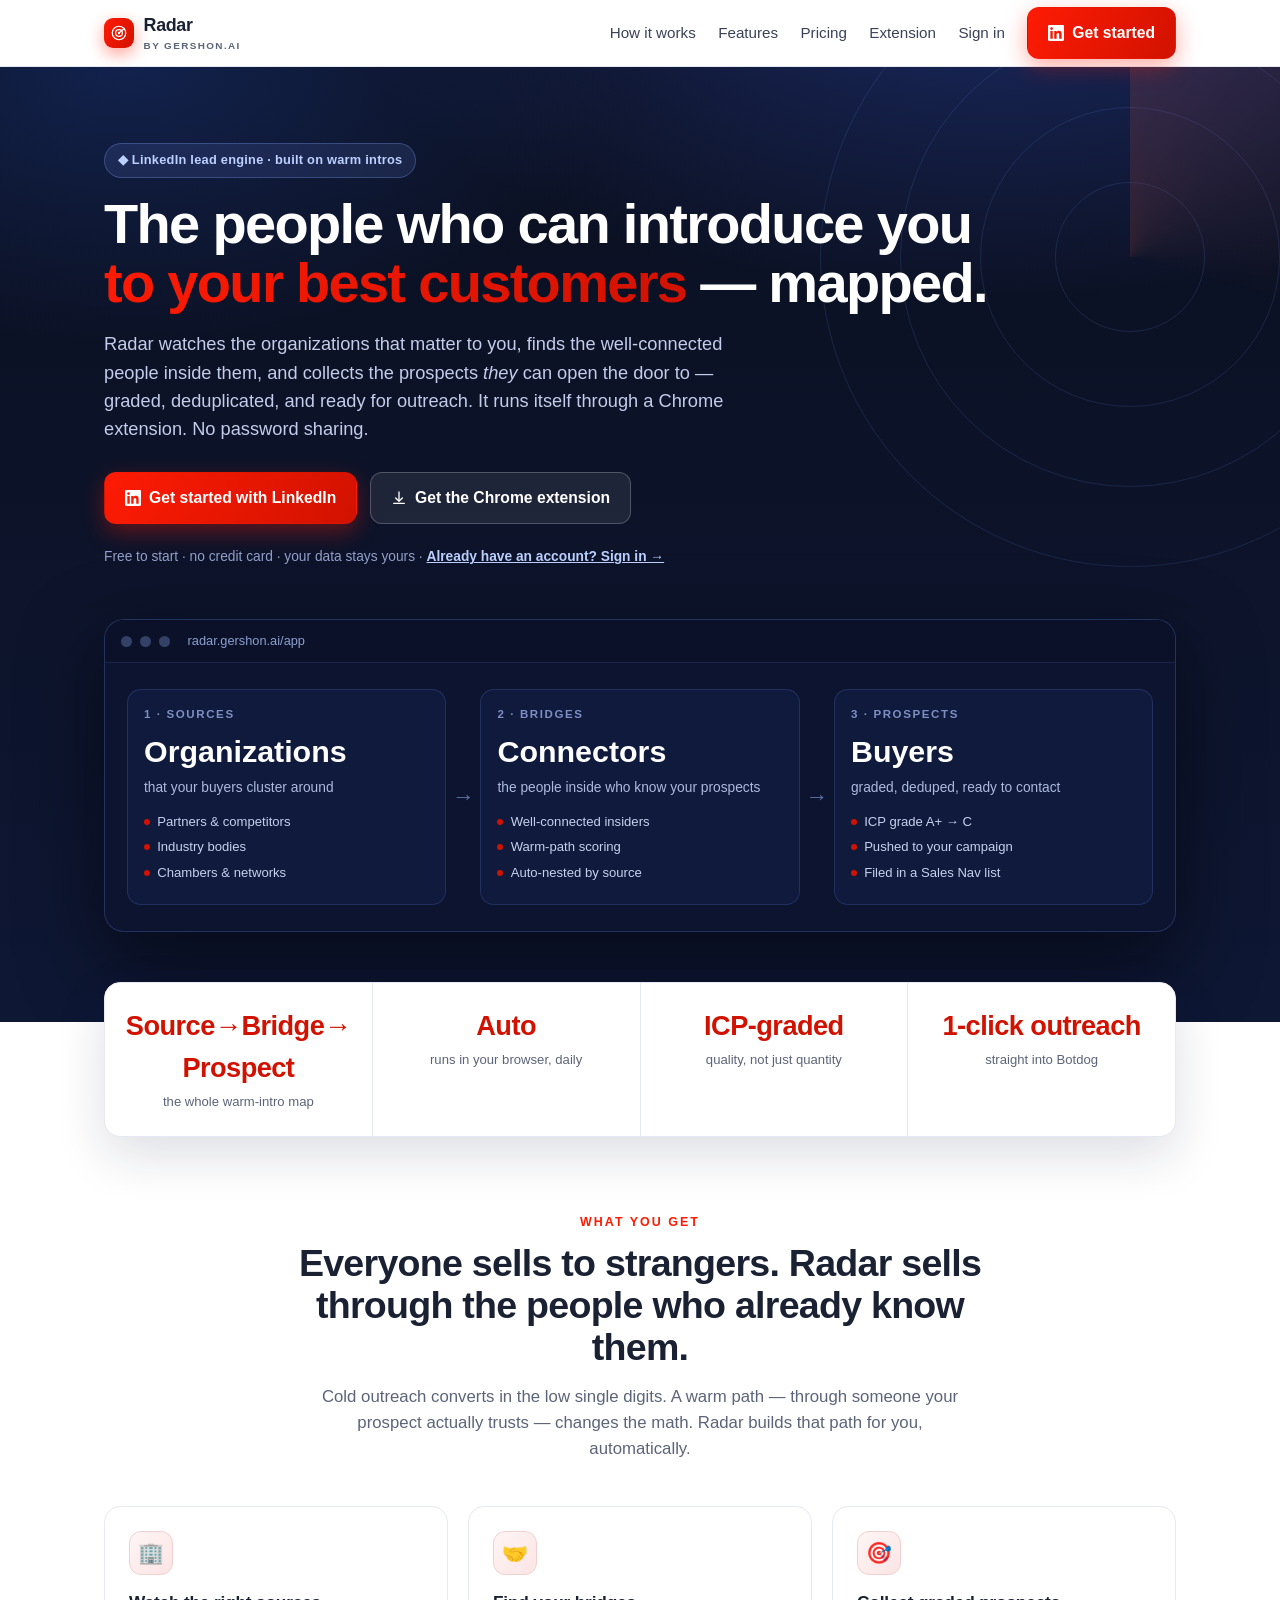
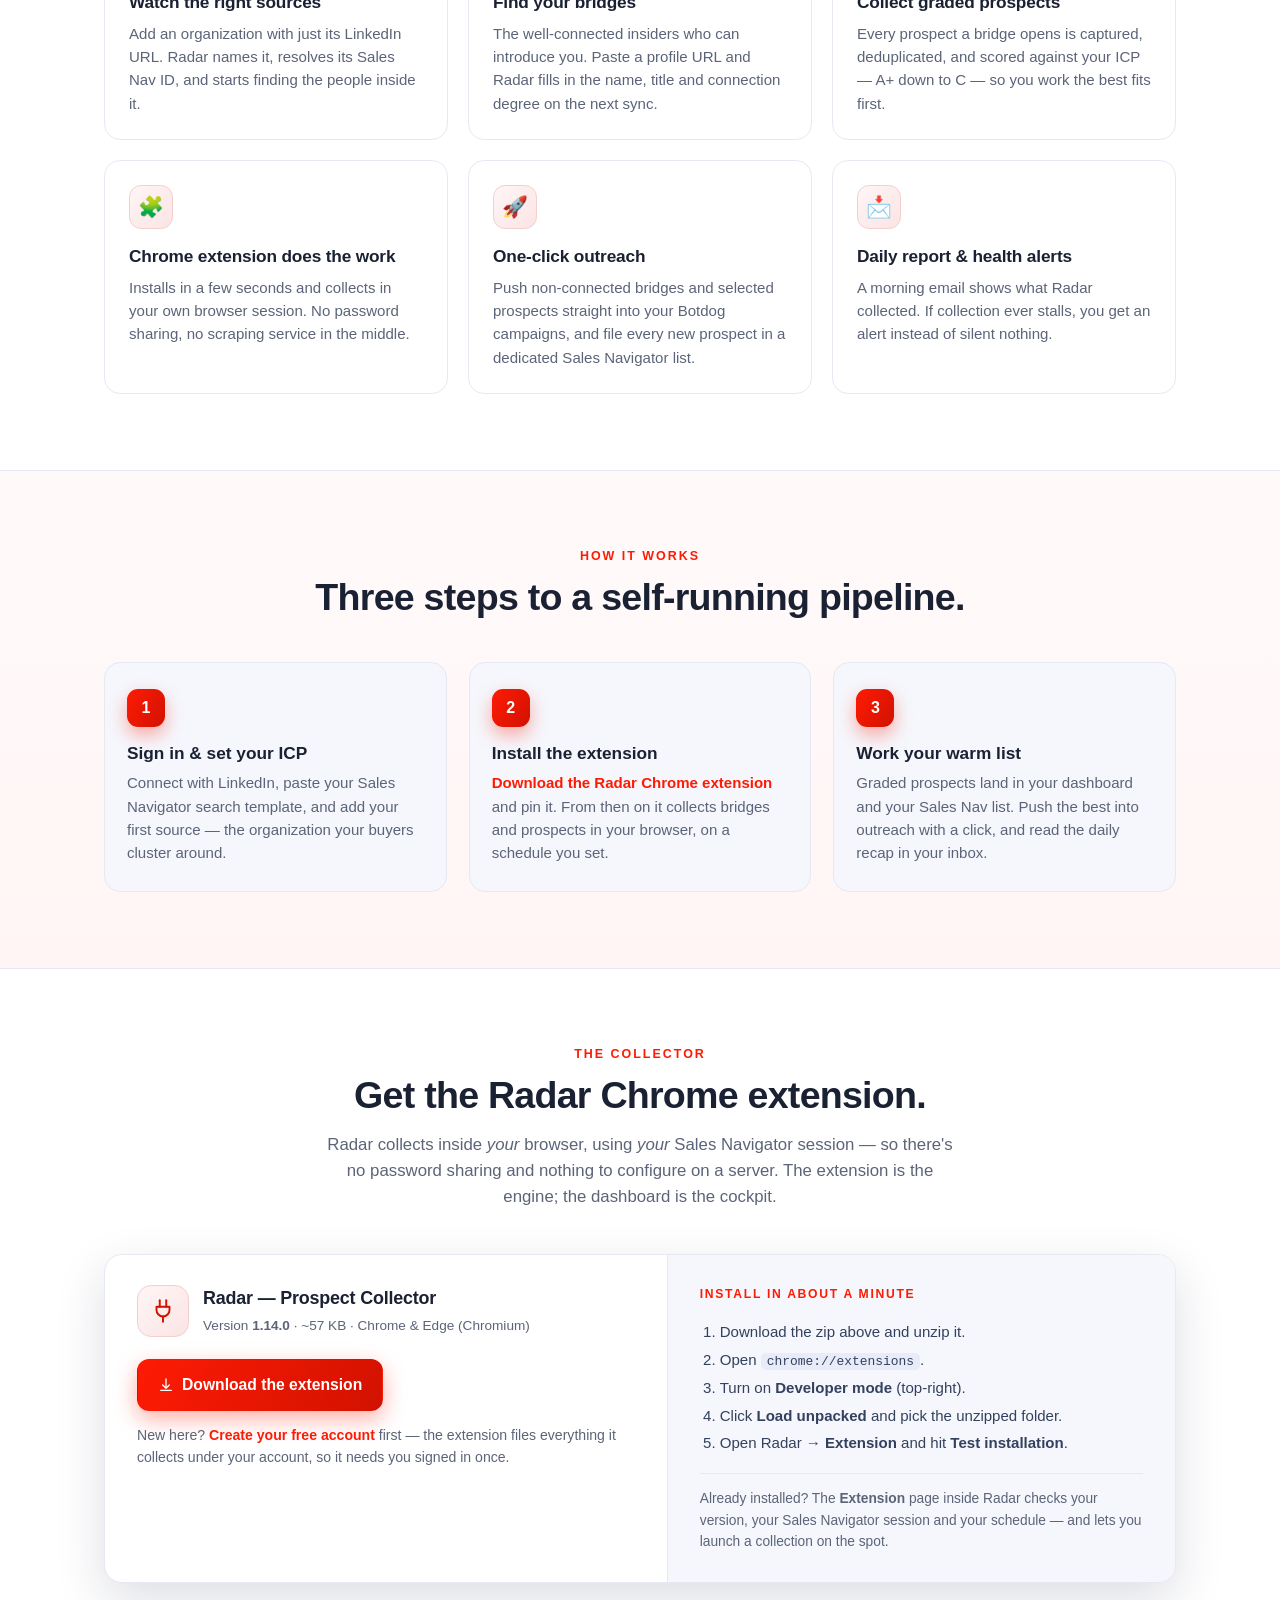
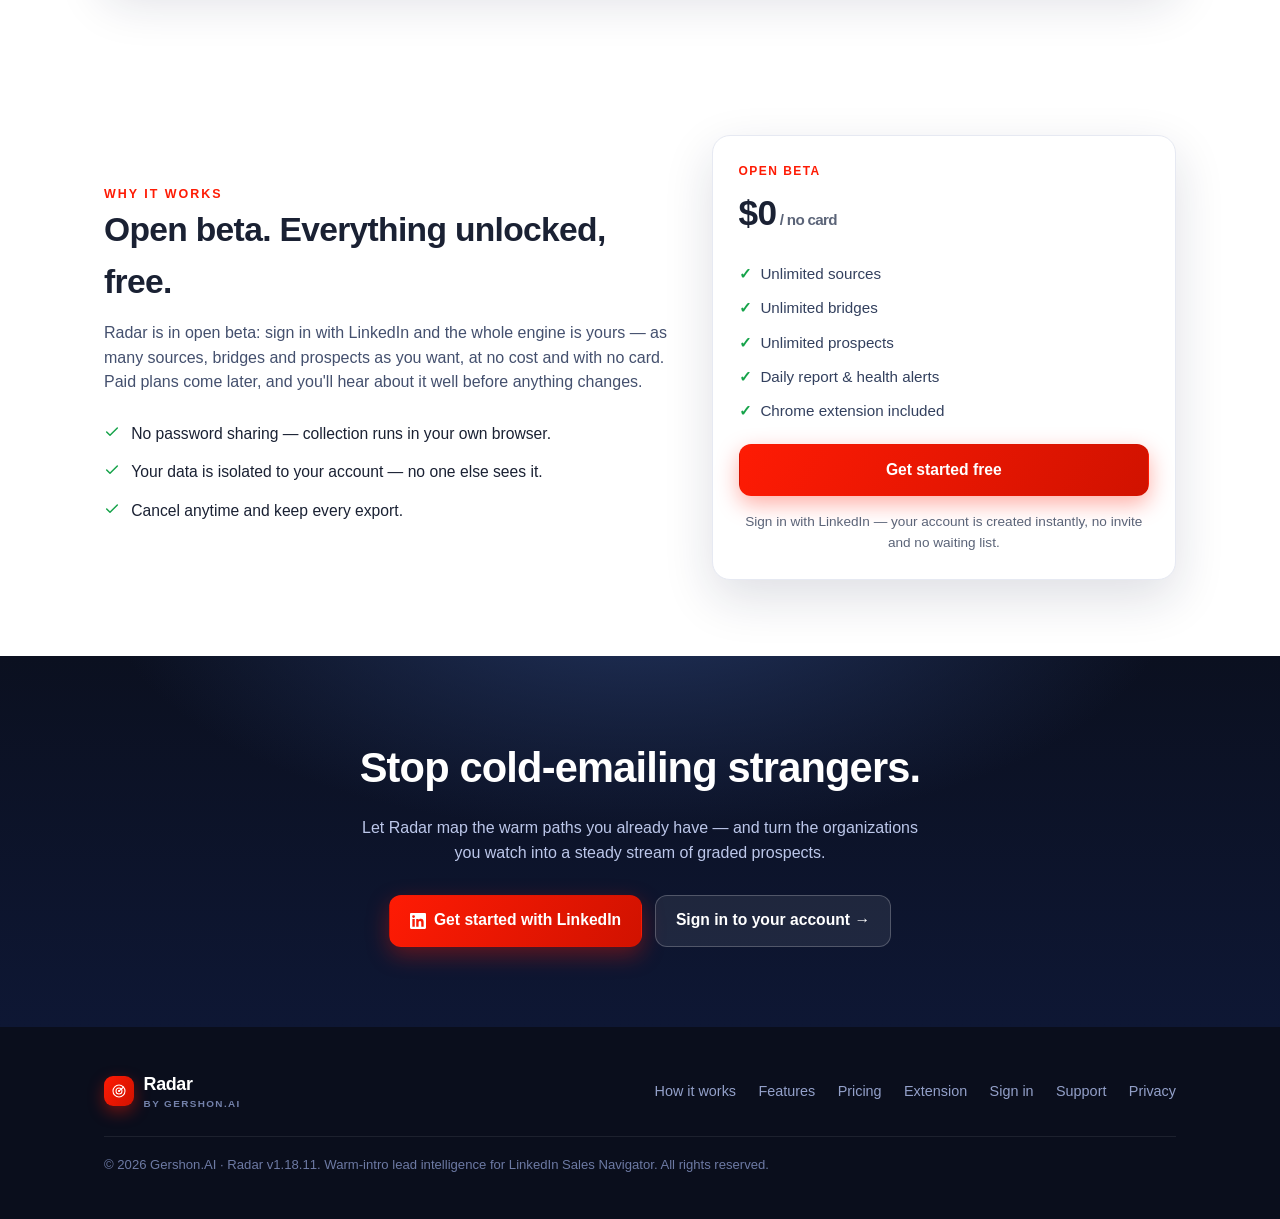
==== commit 687b41c9: "Chrome Web Store prep: ext 1.18.2 (name, description, minimal host permissions) + /privacy page (app" ====
--- a/app/index.html
+++ b/app/index.html
@@ -269,7 +269,7 @@
             <svg width="26" height="26" viewBox="0 0 24 24" fill="none" stroke="currentColor" stroke-width="1.8" stroke-linecap="round" stroke-linejoin="round"><path d="M9 2v6"/><path d="M15 2v6"/><path d="M6 8h12v3a6 6 0 0 1-12 0z"/><path d="M12 17v5"/></svg>
           </span>
           <div>
-            <h3>Radar — Sales Nav Collector</h3>
+            <h3>Radar — Prospect Collector</h3>
             <div class="extbox-meta">Version <b data-ext-ver>1.9.1</b> · ~57 KB · Chrome &amp; Edge (Chromium)</div>
           </div>
         </div>
@@ -350,6 +350,7 @@
       <a class="link" href="#extension">Extension</a>
       <a class="link" href="/api/auth/linkedin/login">Sign in</a>
       <a class="link" href="mailto:support@gershonconsulting.com">Support</a>
+      <a class="link" href="/privacy">Privacy</a>
     </div>
     <div class="copy">© 2026 Gershon.AI · Radar <span id="siteVer">v1.18.11</span>. Warm-intro lead intelligence for LinkedIn Sales Navigator. All rights reserved.</div>
   </div>
